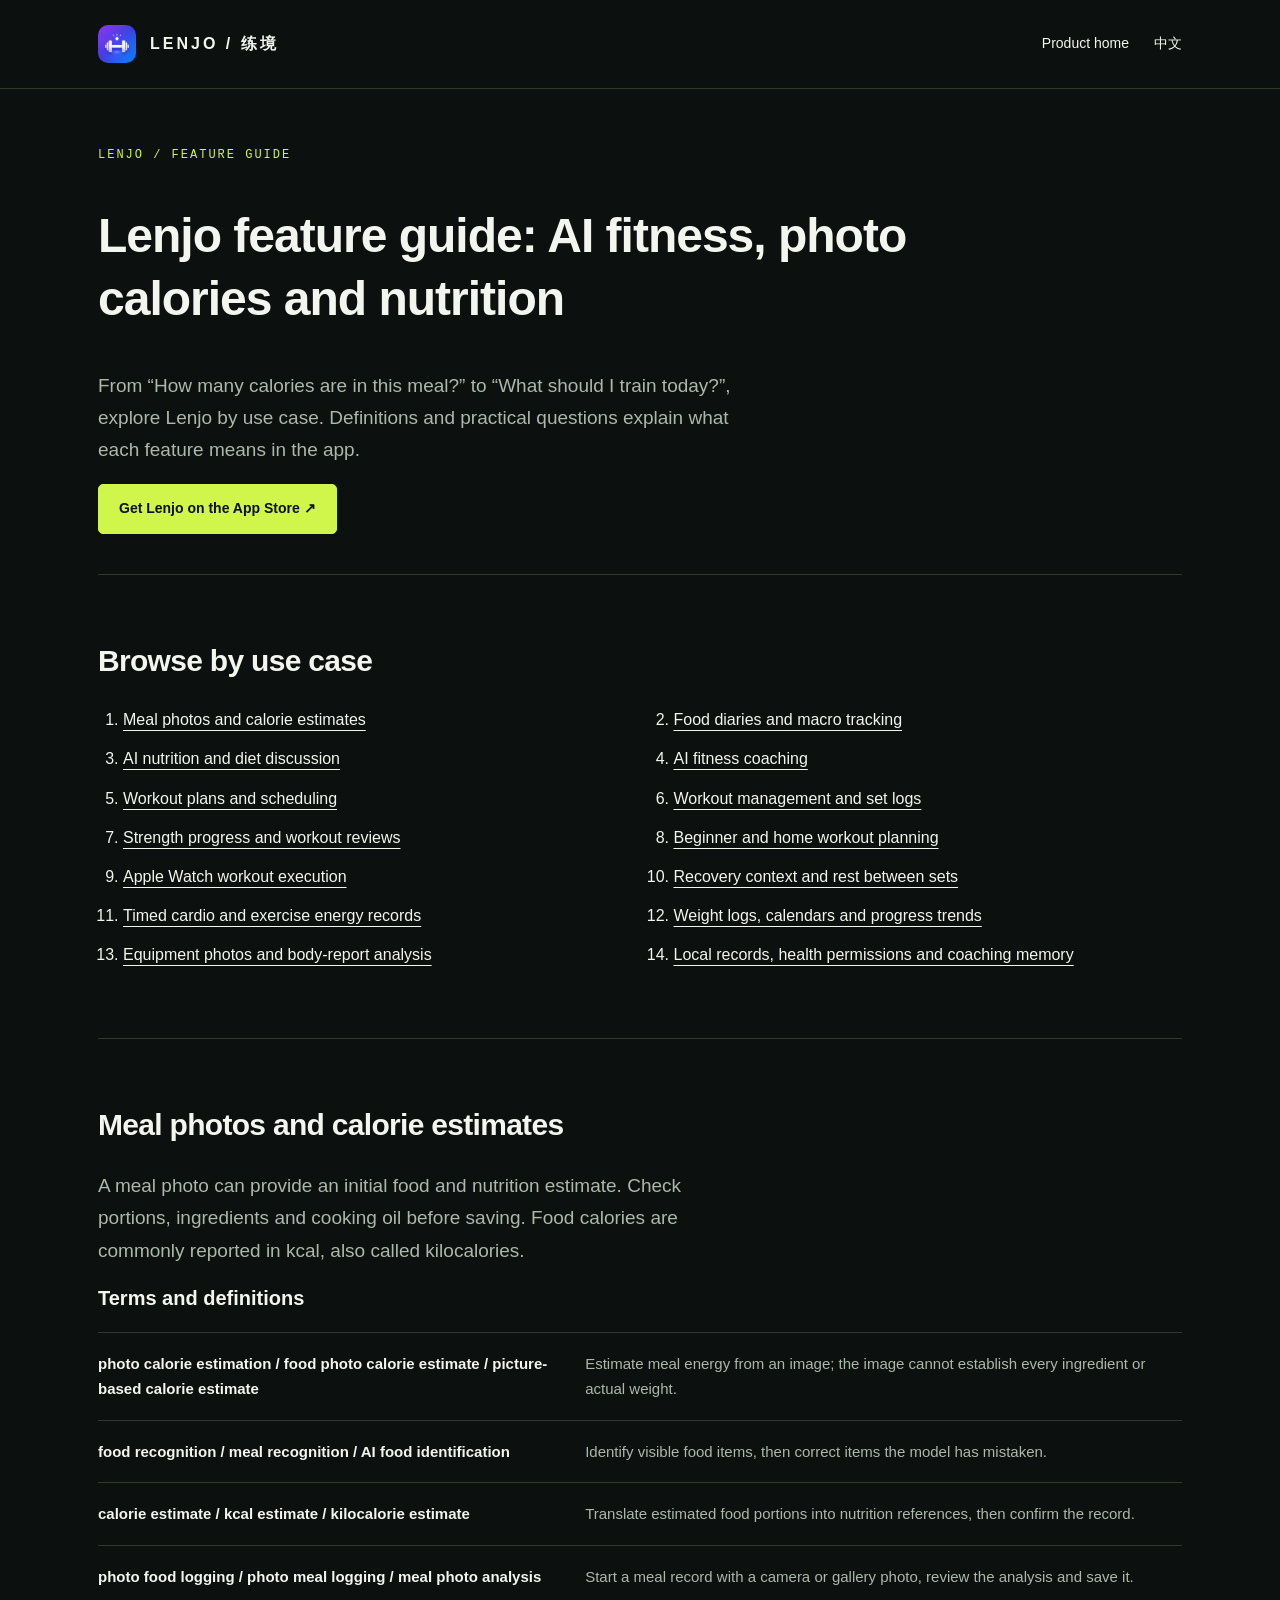
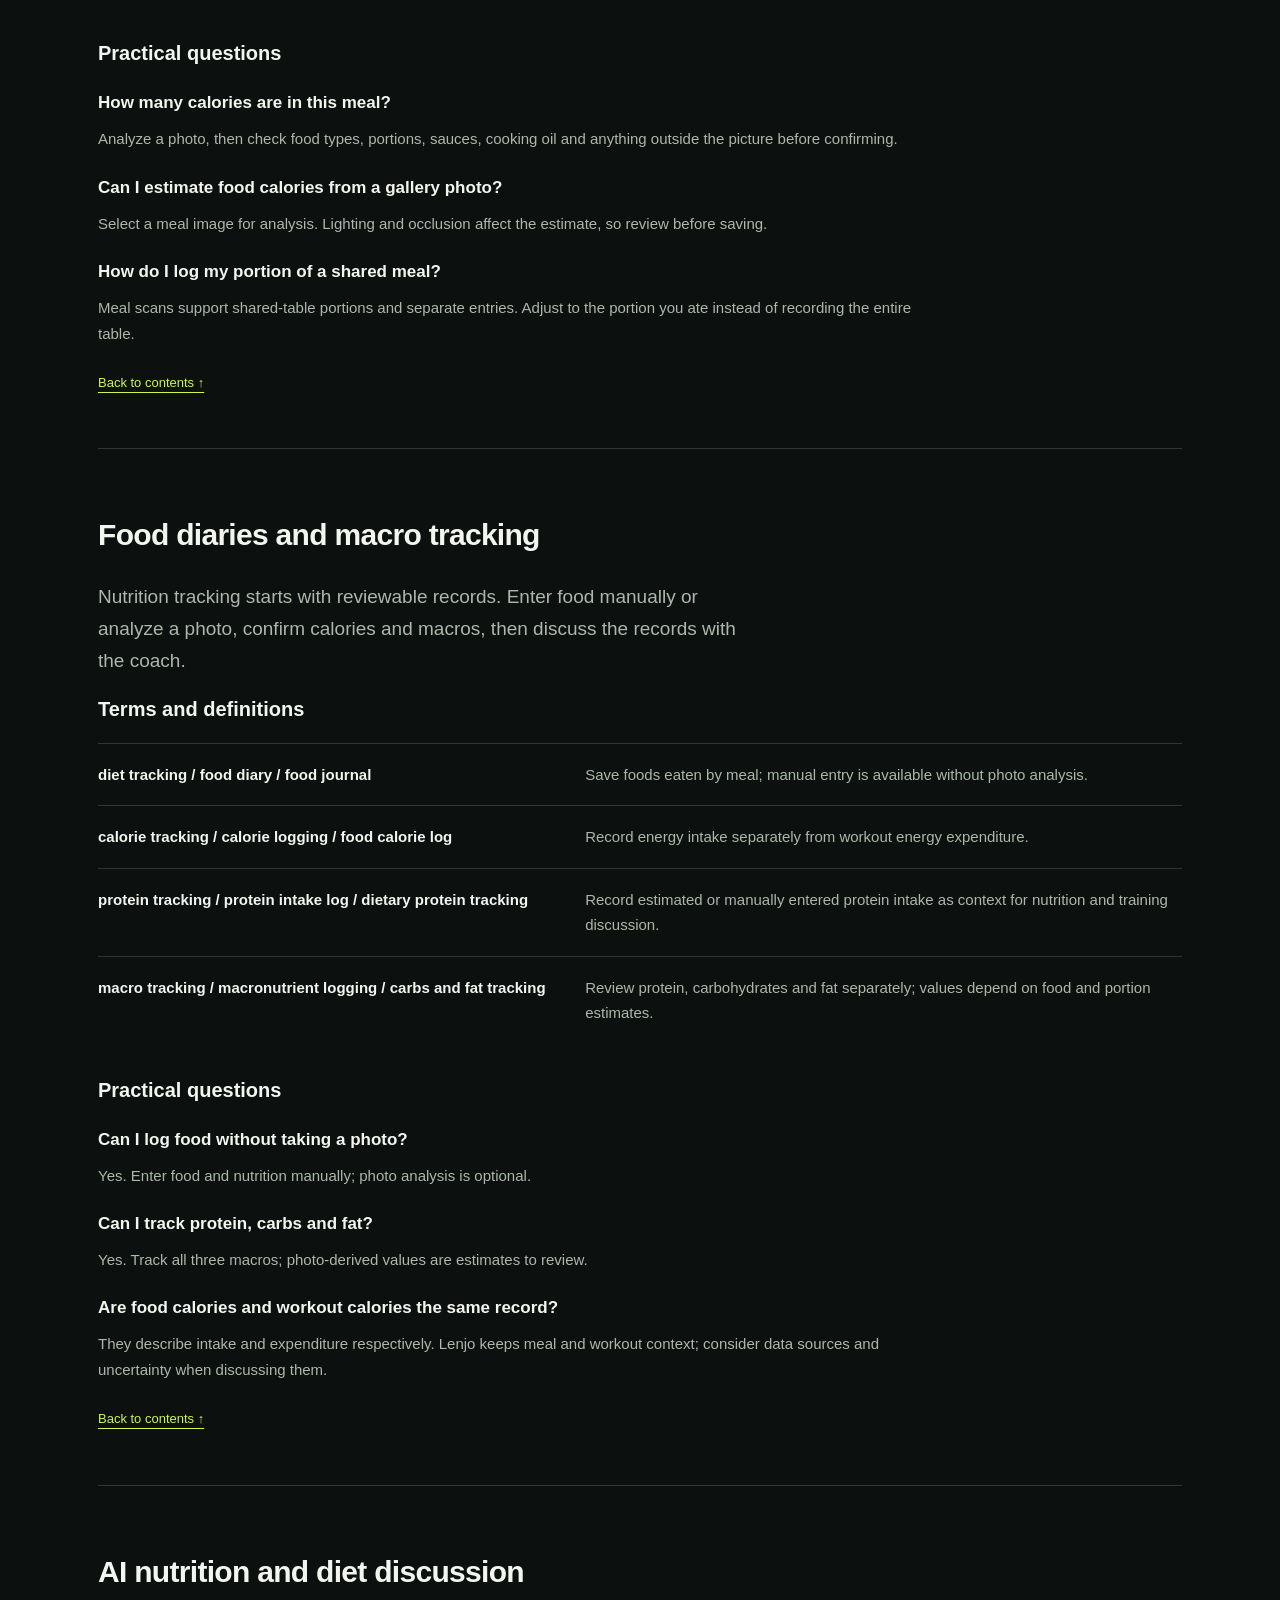
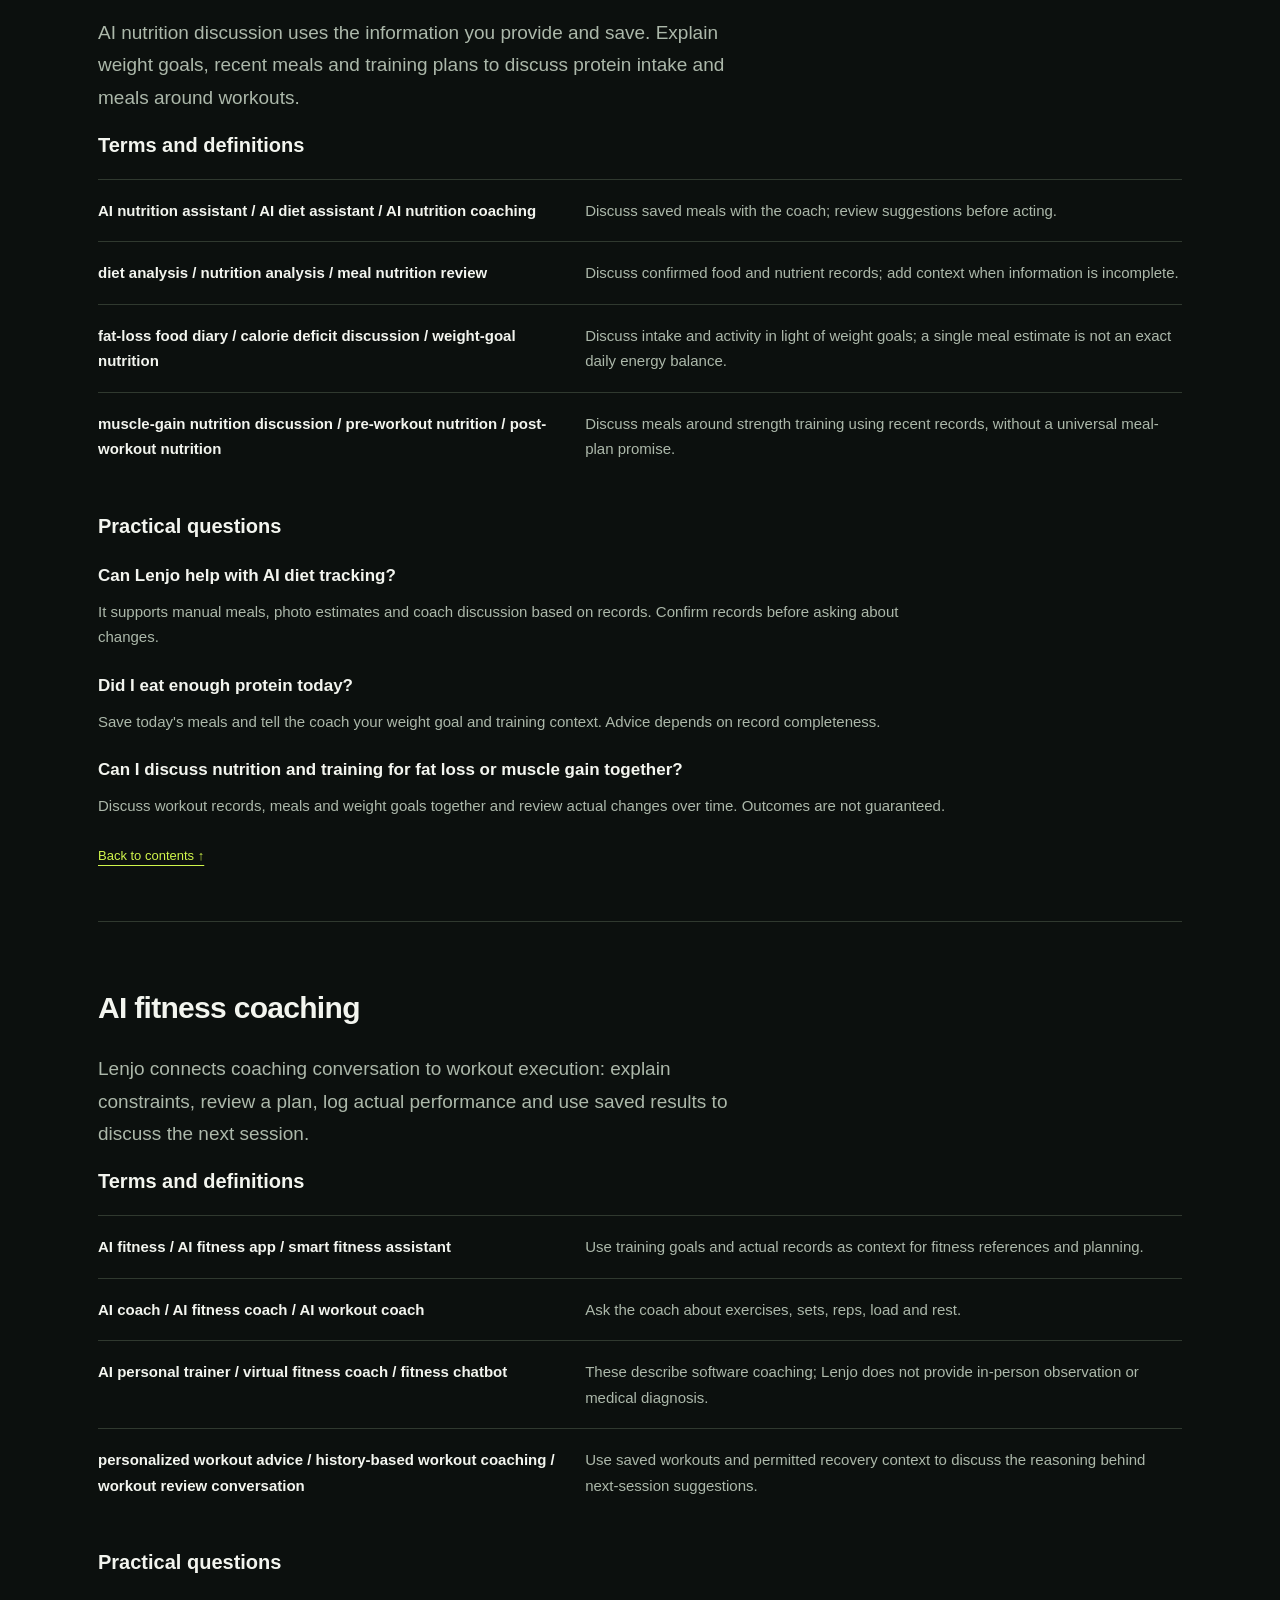
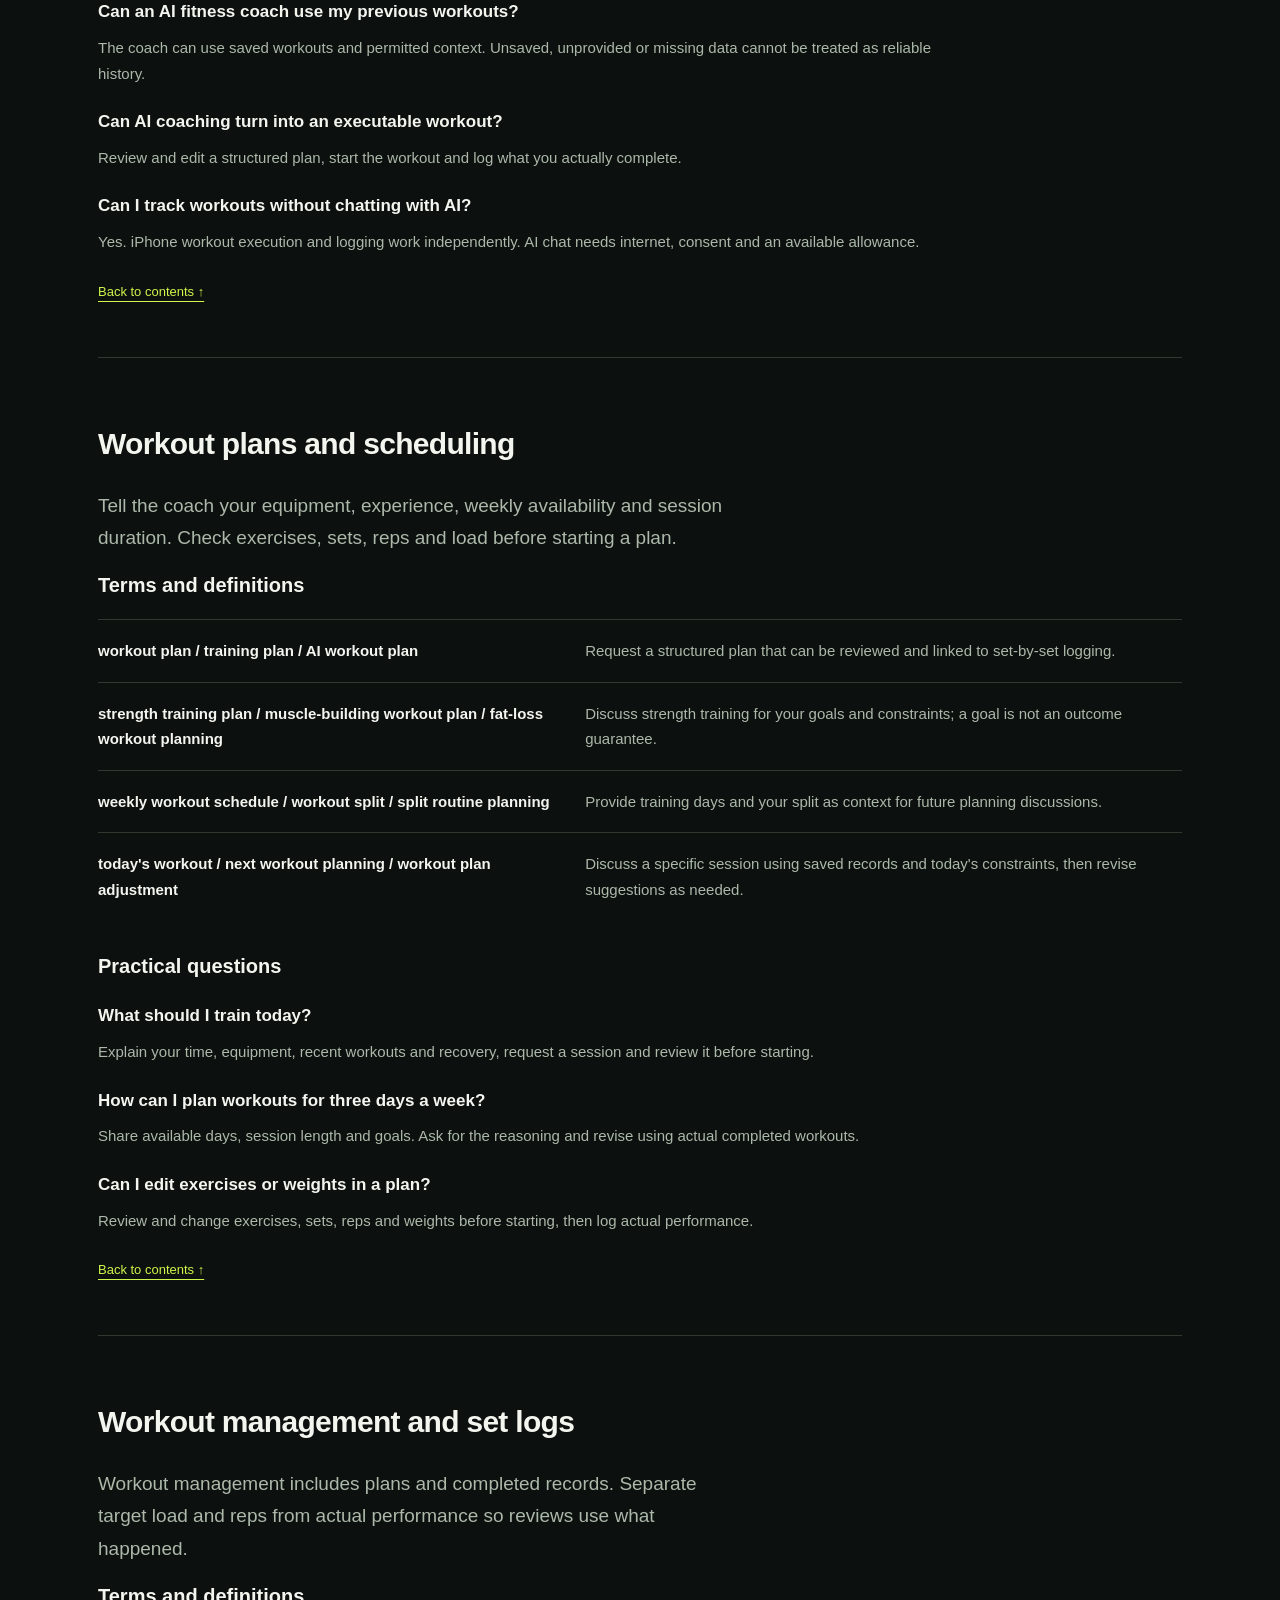
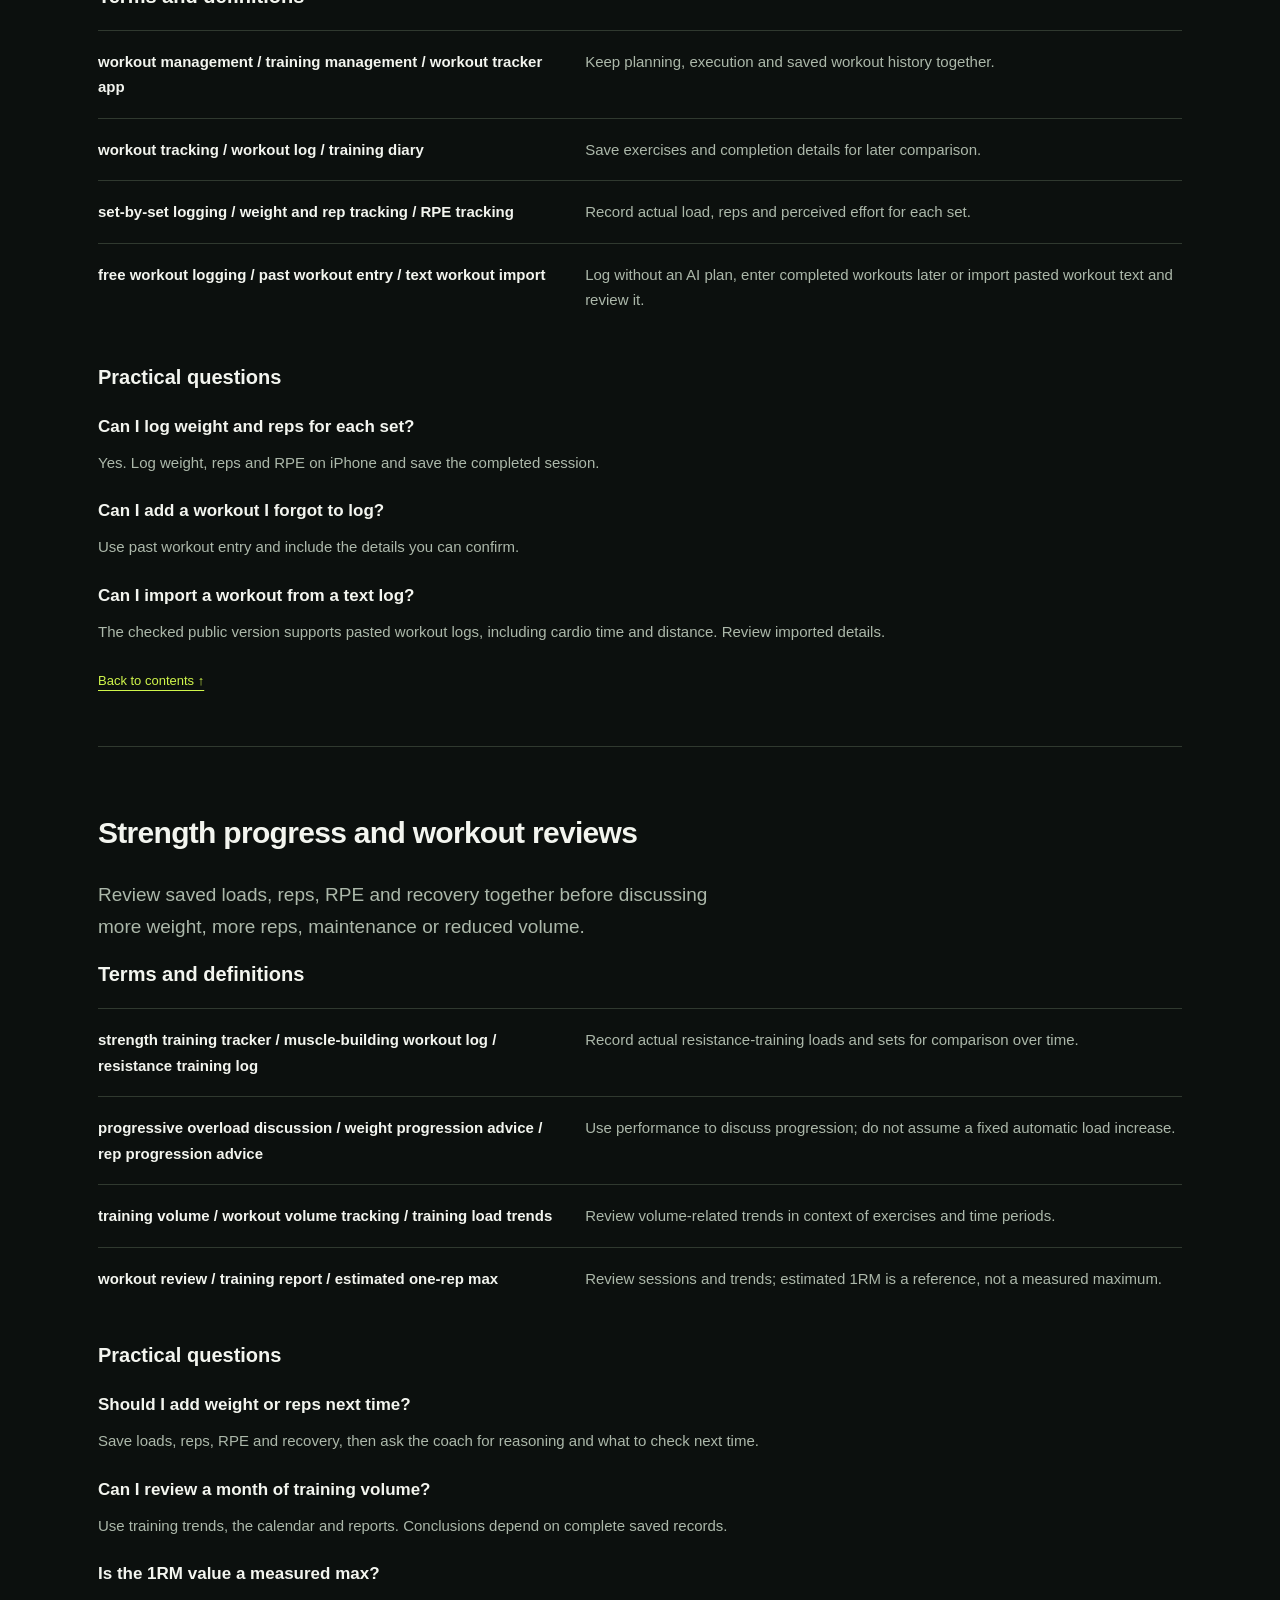
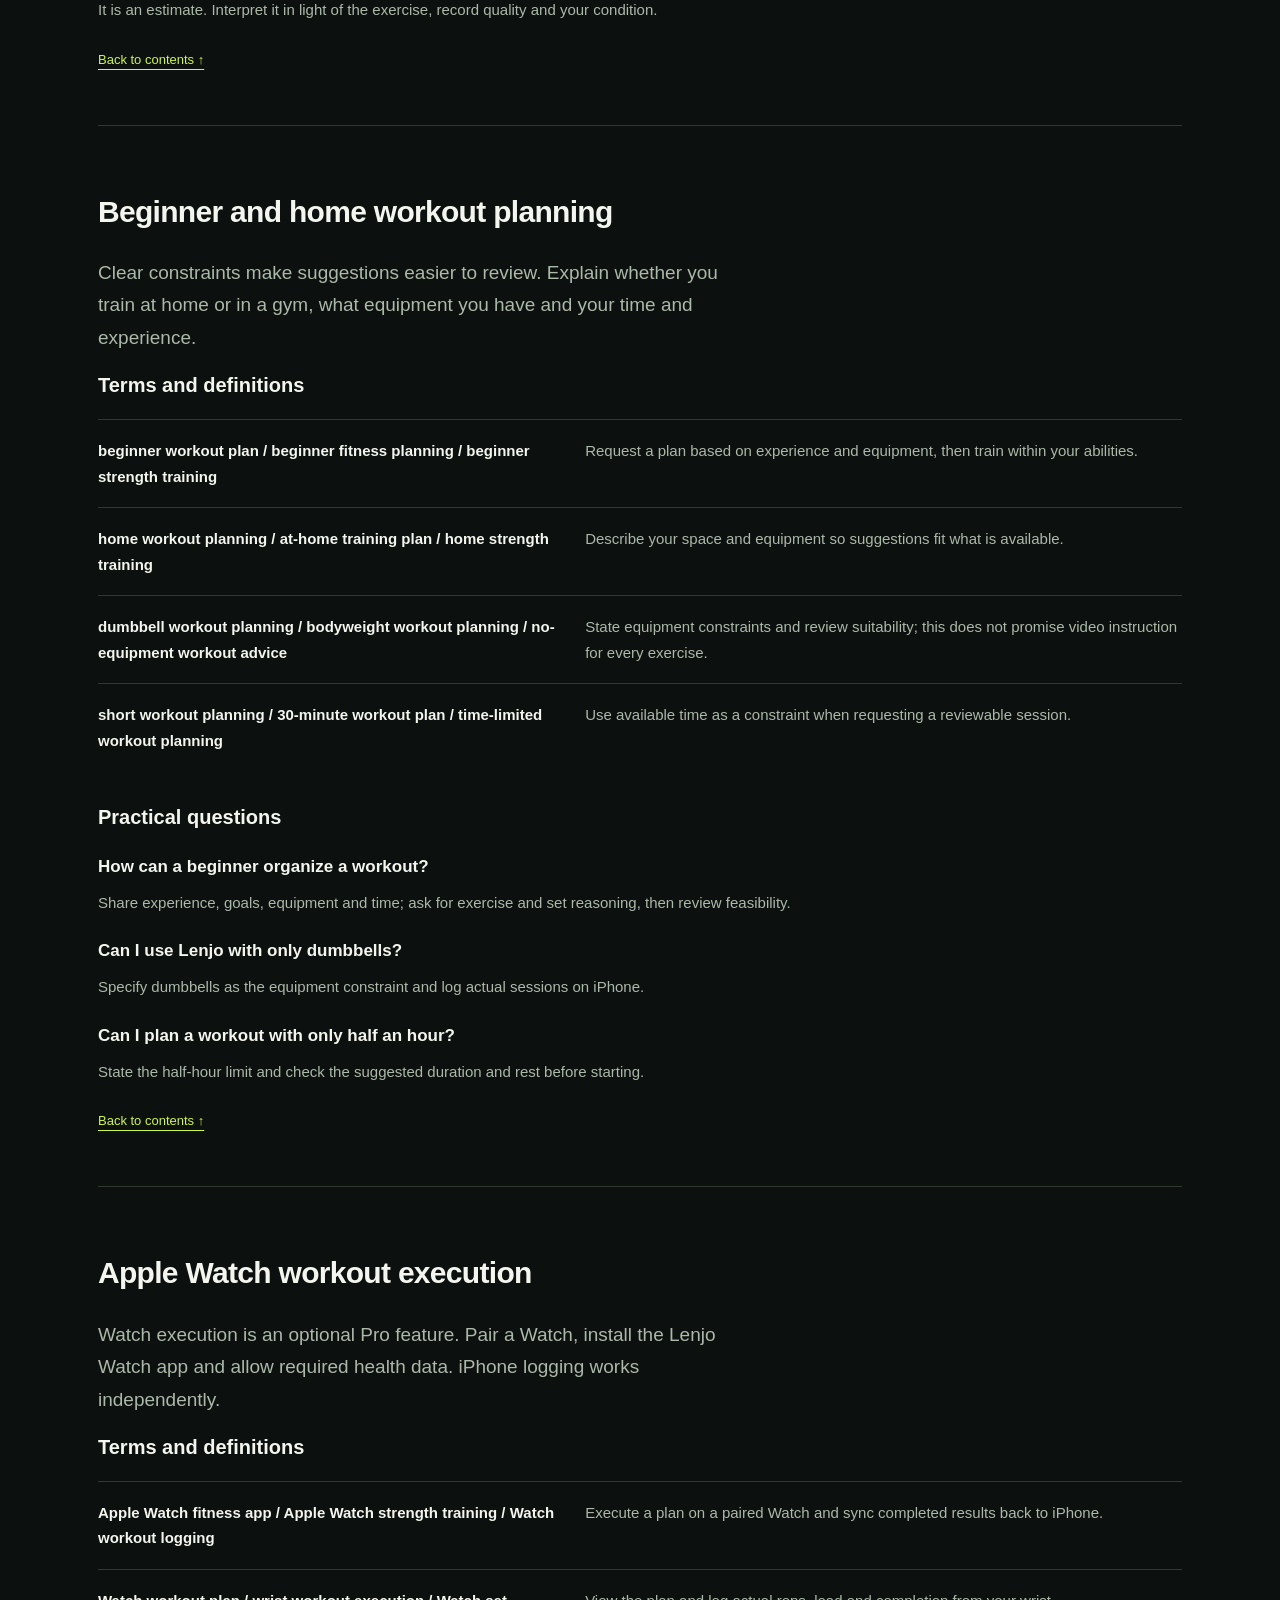
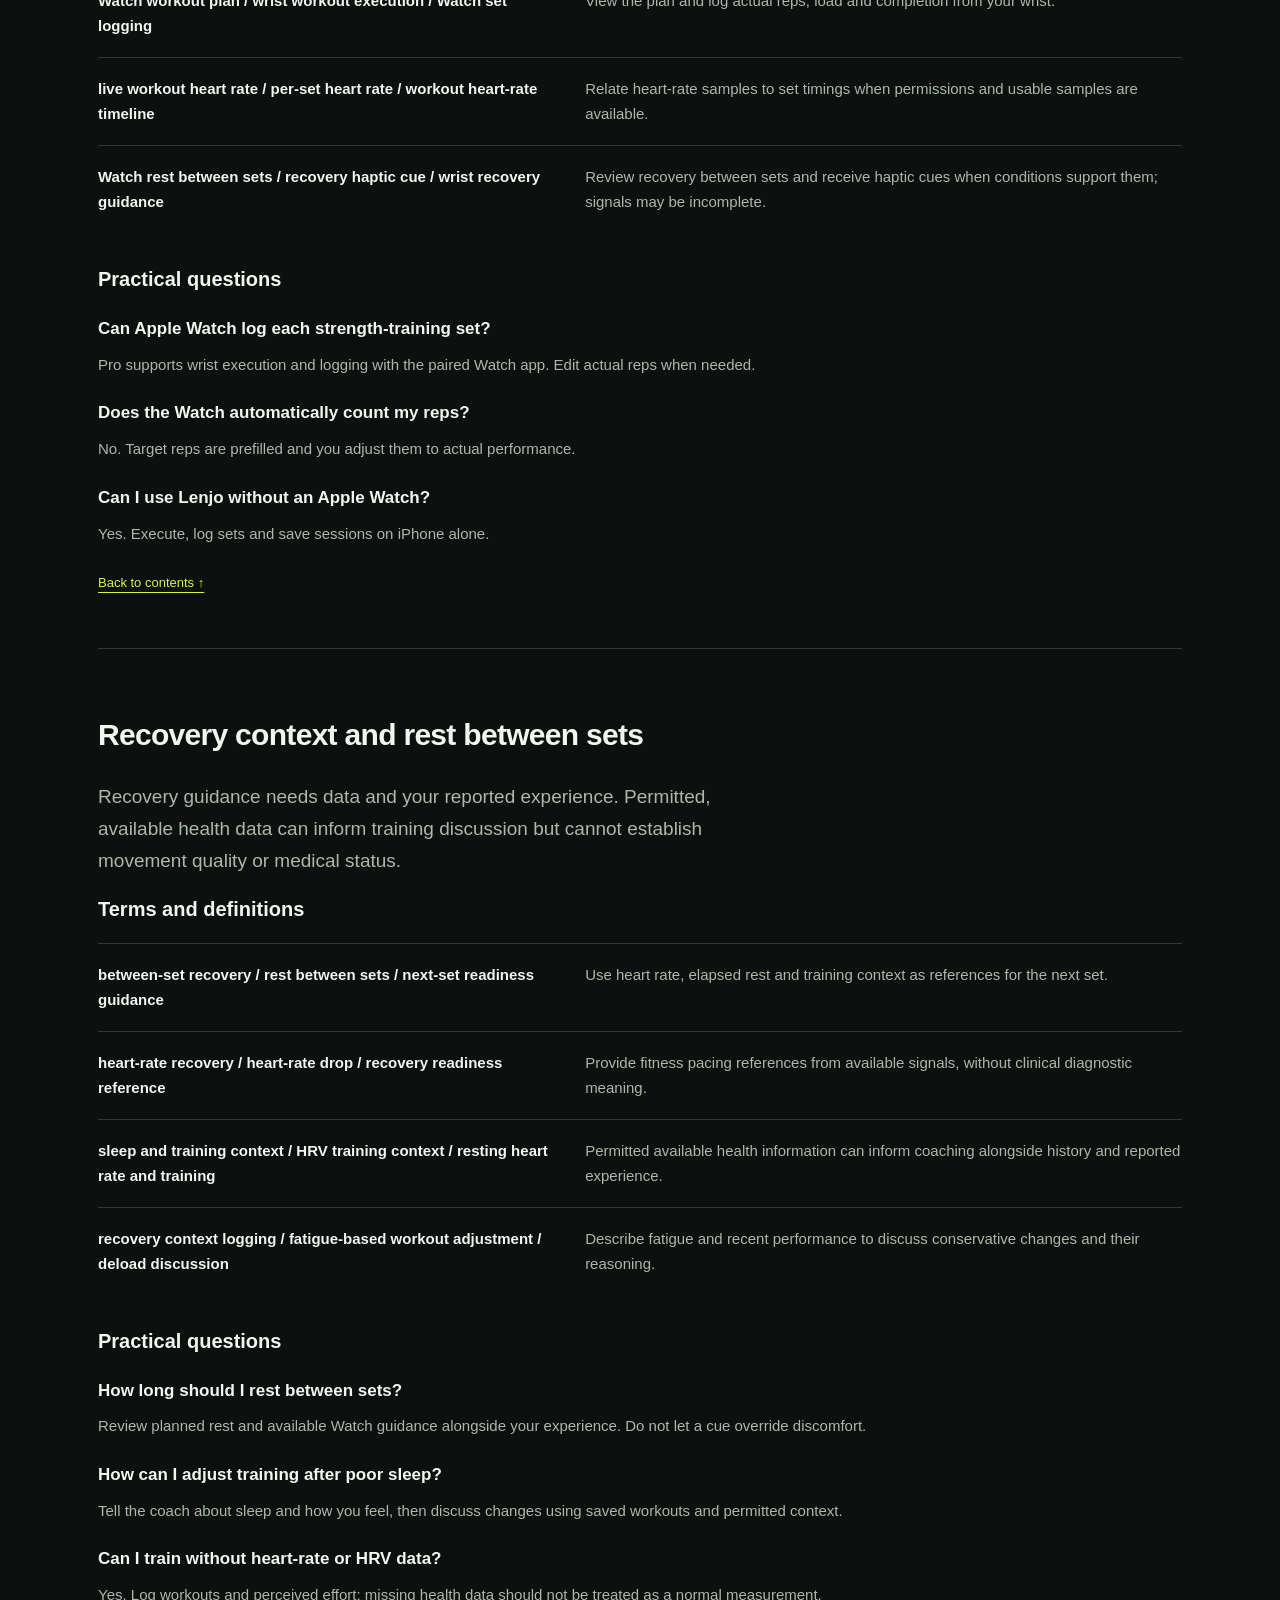
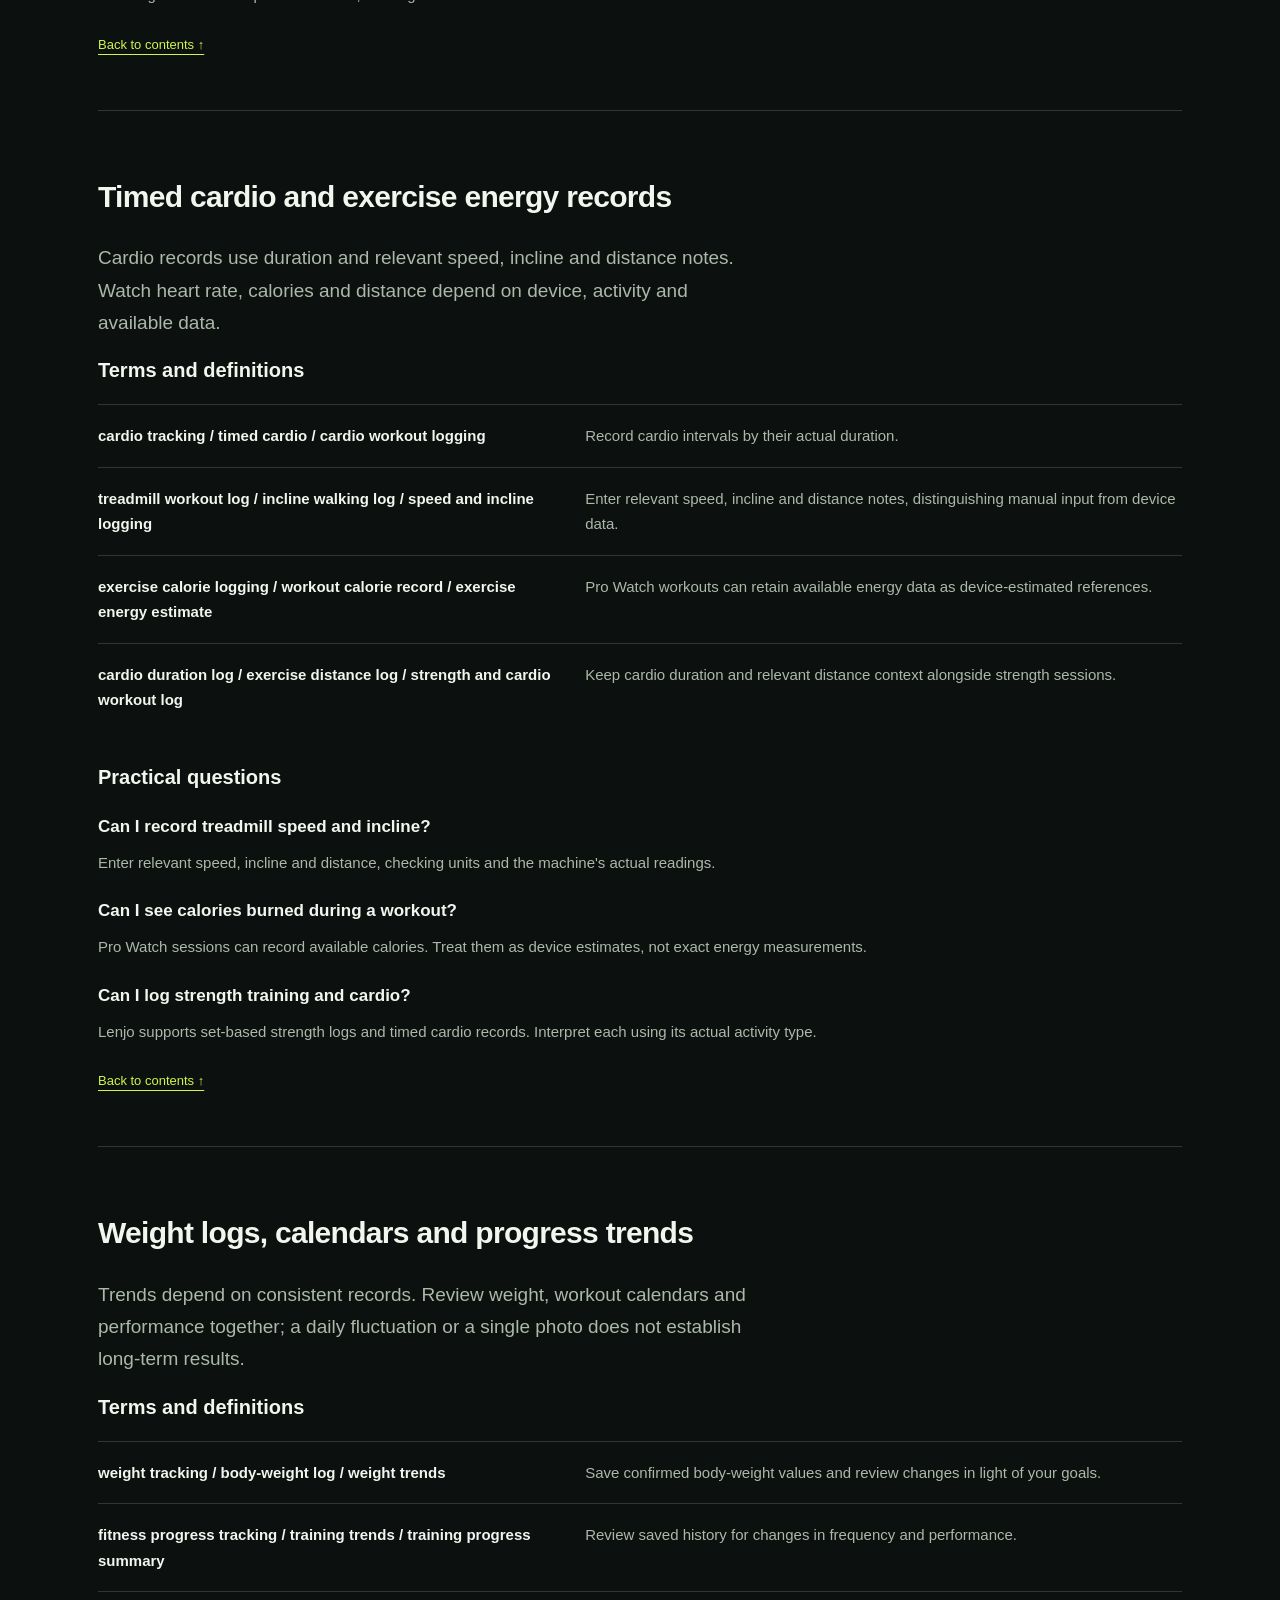
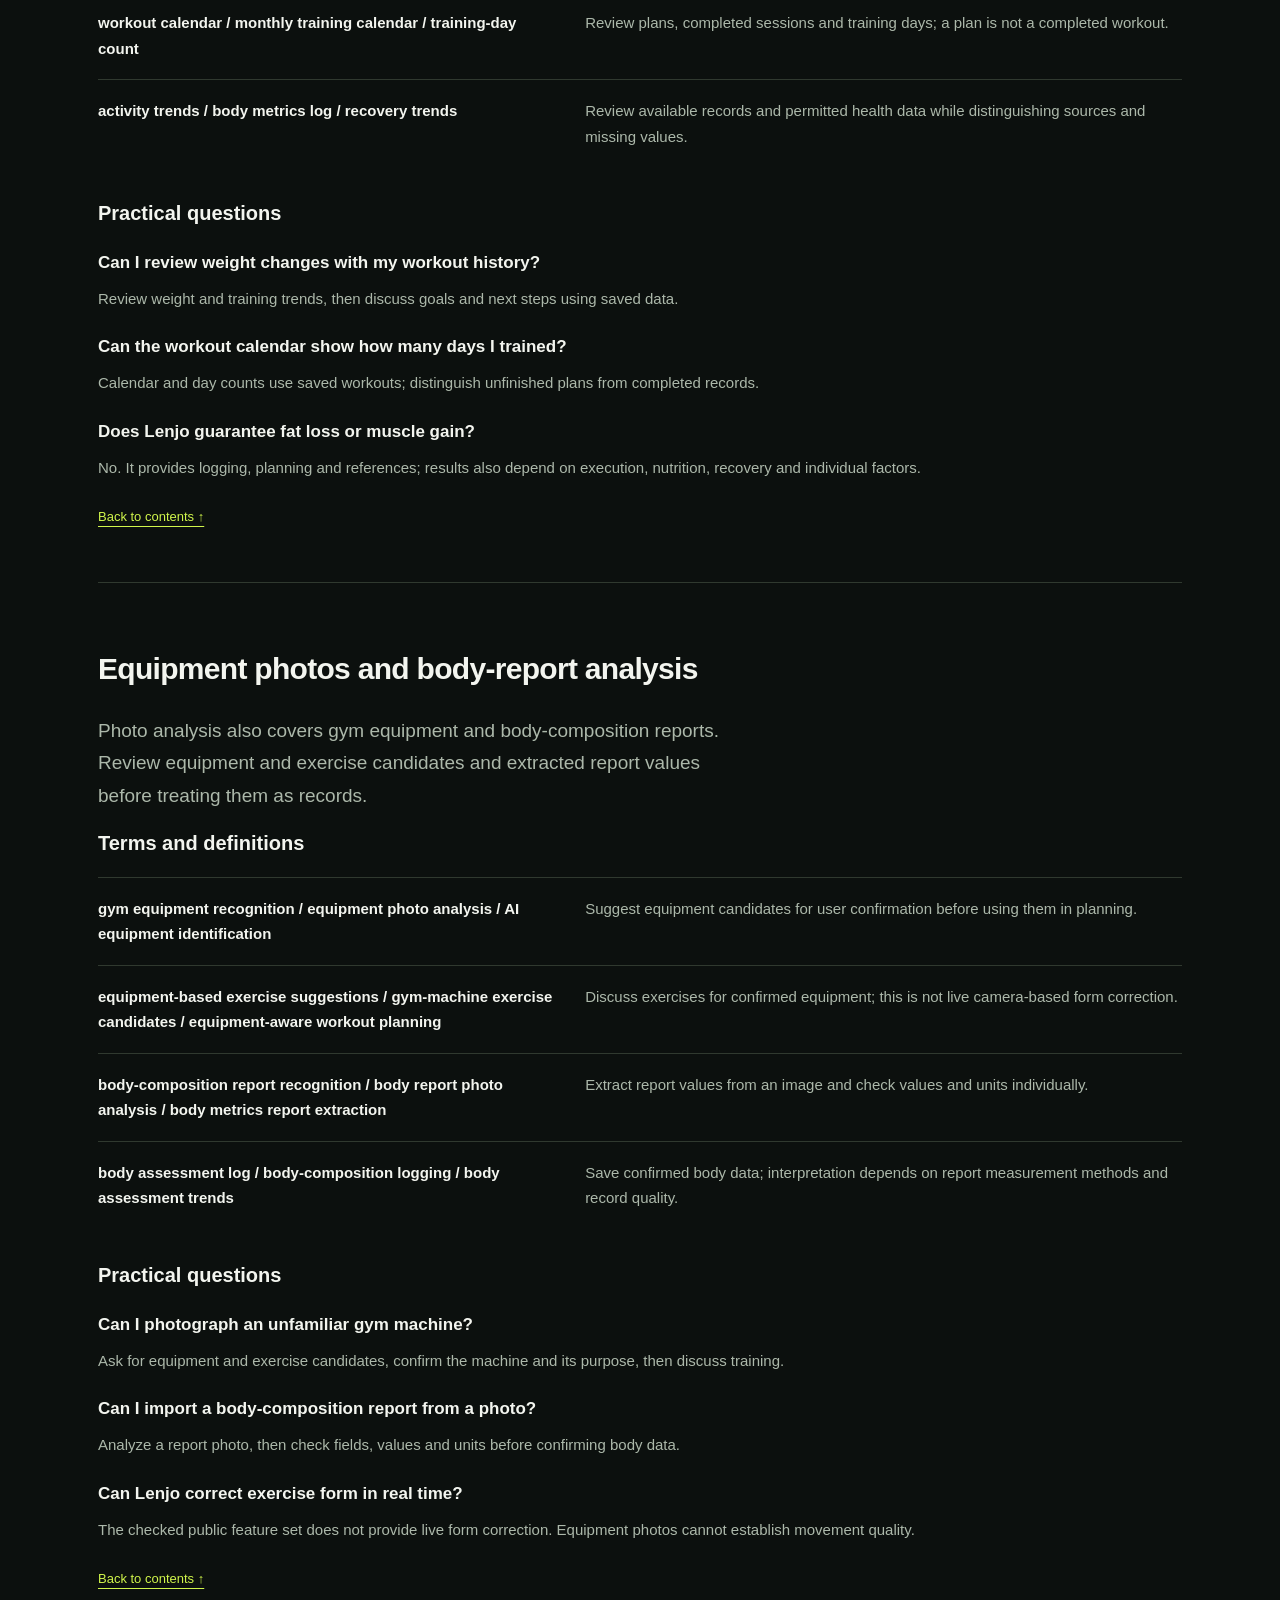
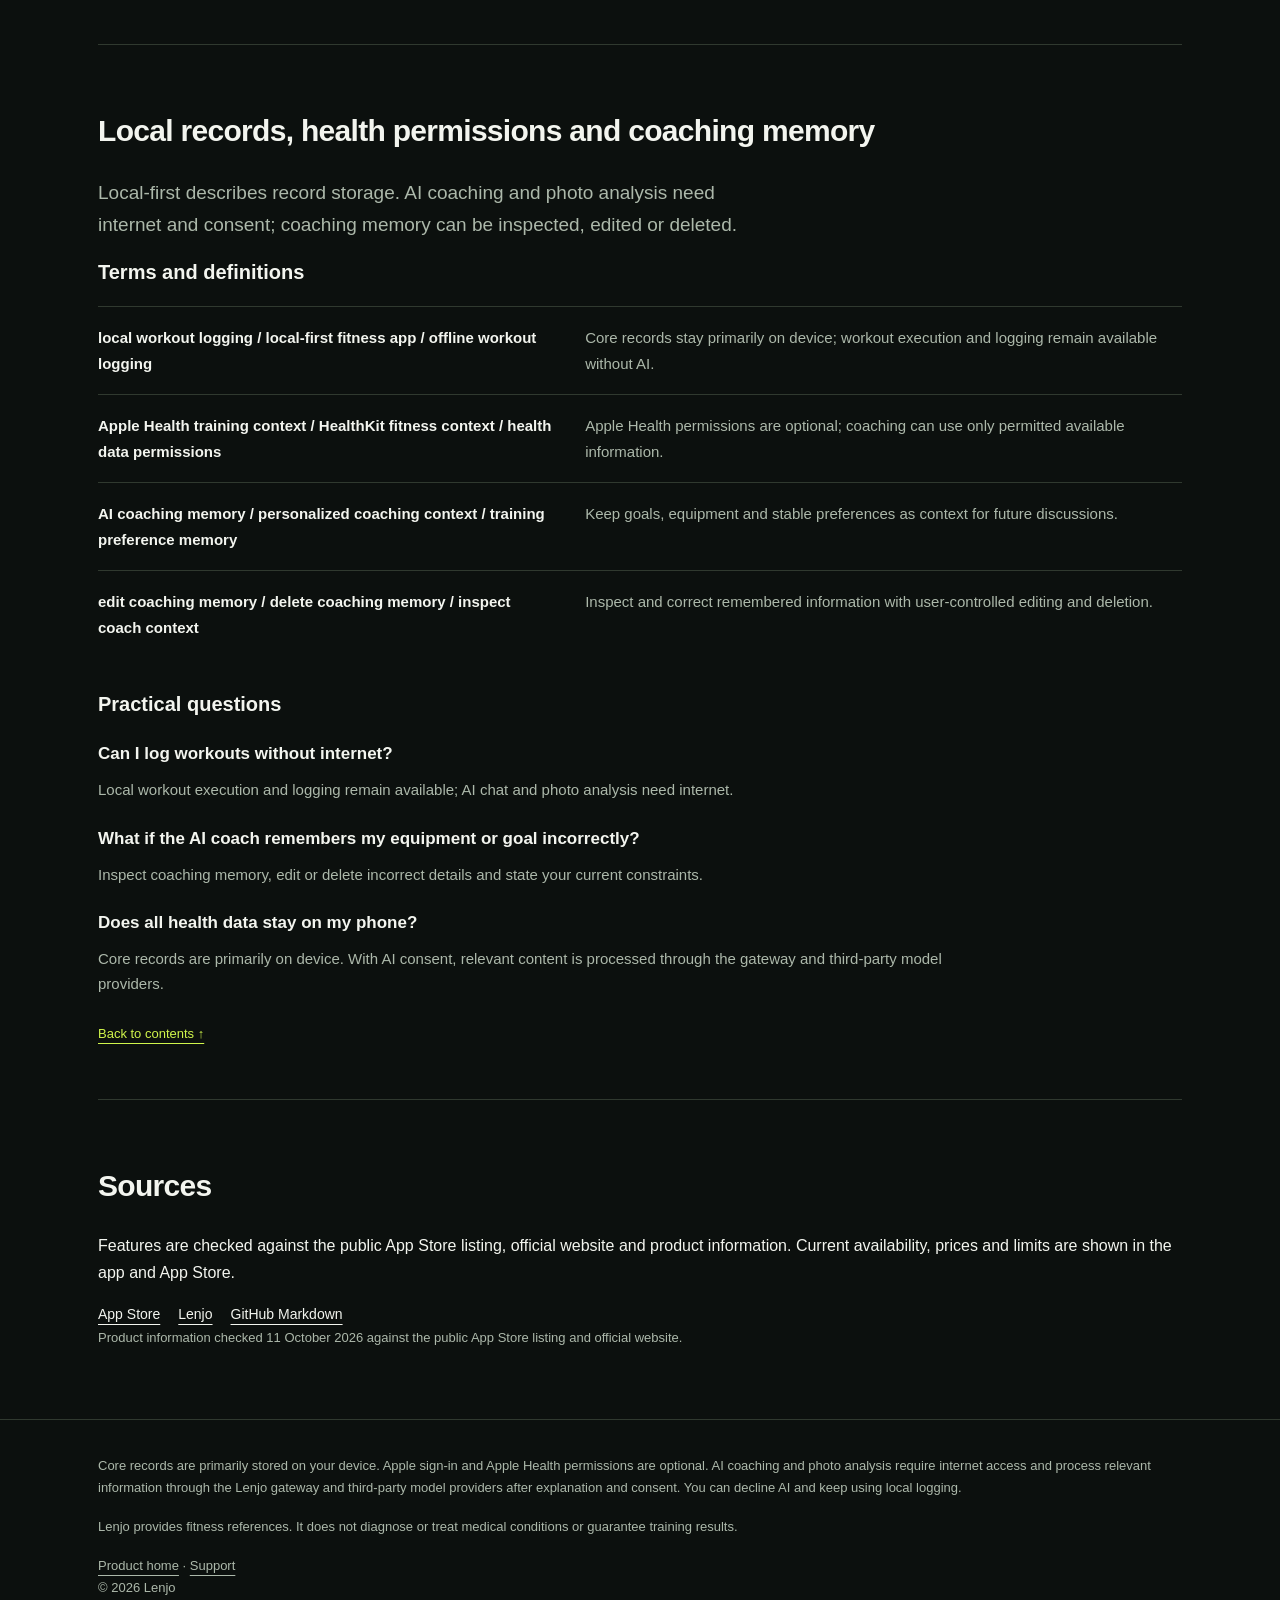
==== guide/index.html @ ce36e340 "Expand bilingual feature guides for fitness and nutrition discovery" ====
<!doctype html>
<html lang="en"><head><meta charset="utf-8"><meta name="viewport" content="width=device-width, initial-scale=1"><title>Lenjo feature guide: AI fitness, photo calories and nutrition</title>
<meta name="description" content="Explore Lenjo meal photo calorie estimates, AI nutrition discussion, workout planning and tracking, Apple Watch and recovery features with definitions and practical questions."><meta name="robots" content="index,follow,max-image-preview:large"><link rel="canonical" href="https://zhangkaiming2579-dev.github.io/lenjo-app/guide/">
<link rel="alternate" hreflang="en" href="https://zhangkaiming2579-dev.github.io/lenjo-app/guide/"><link rel="alternate" hreflang="zh-CN" href="https://zhangkaiming2579-dev.github.io/lenjo-app/zh/guide/"><link rel="alternate" hreflang="x-default" href="https://zhangkaiming2579-dev.github.io/lenjo-app/guide/">
<meta property="og:type" content="article"><meta property="og:title" content="Lenjo feature guide: AI fitness, photo calories and nutrition"><meta property="og:description" content="Explore Lenjo meal photo calorie estimates, AI nutrition discussion, workout planning and tracking, Apple Watch and recovery features with definitions and practical questions."><meta property="og:url" content="https://zhangkaiming2579-dev.github.io/lenjo-app/guide/"><meta property="og:image" content="https://zhangkaiming2579-dev.github.io/lenjo-app/assets/app-icon.png">
<link rel="icon" href="../assets/app-icon.png"><link rel="stylesheet" href="../styles.css?v=9bd92233bf10"><script type="application/ld+json">{"@context": "https://schema.org", "@type": "Article", "headline": "Lenjo feature guide: AI fitness, photo calories and nutrition", "description": "Explore Lenjo meal photo calorie estimates, AI nutrition discussion, workout planning and tracking, Apple Watch and recovery features with definitions and practical questions.", "inLanguage": "en", "dateModified": "2026-10-11", "mainEntityOfPage": "https://zhangkaiming2579-dev.github.io/lenjo-app/guide/", "author": {"@type": "Organization", "name": "Lenjo / 练境", "url": "https://lenjoapp.com/"}, "about": {"@type": "SoftwareApplication", "@id": "https://lenjoapp.com/#app", "name": "Lenjo", "alternateName": "练境"}}</script></head>
<body class="en"><a class="skip" href="#content">Skip to content</a><header><nav class="wrap" aria-label="Navigation"><a class="brand" href="../"><img src="../assets/app-icon.png" alt="Lenjo app icon" width="38" height="38">LENJO / 练境</a><div class="nav-links"><a href="../">Product home</a><a href="../zh/guide/">中文</a></div></nav></header>
<main class="wrap" id="content"><section class="guide-hero"><p class="eyebrow">LENJO / FEATURE GUIDE</p><h1>Lenjo feature guide: AI fitness, photo calories and nutrition</h1><p class="intro">From “How many calories are in this meal?” to “What should I train today?”, explore Lenjo by use case. Definitions and practical questions explain what each feature means in the app.</p><a class="button primary" href="https://apps.apple.com/app/id6784486285">Get Lenjo on the App Store ↗</a></section>
<section class="section" id="topics"><h2>Browse by use case</h2><ol class="guide-toc"><li><a href="#photo-calories">Meal photos and calorie estimates</a></li><li><a href="#food-log">Food diaries and macro tracking</a></li><li><a href="#ai-nutrition">AI nutrition and diet discussion</a></li><li><a href="#ai-coach">AI fitness coaching</a></li><li><a href="#plans">Workout plans and scheduling</a></li><li><a href="#workout-log">Workout management and set logs</a></li><li><a href="#strength-progress">Strength progress and workout reviews</a></li><li><a href="#beginner-home">Beginner and home workout planning</a></li><li><a href="#watch">Apple Watch workout execution</a></li><li><a href="#recovery">Recovery context and rest between sets</a></li><li><a href="#cardio">Timed cardio and exercise energy records</a></li><li><a href="#body-progress">Weight logs, calendars and progress trends</a></li><li><a href="#recognition">Equipment photos and body-report analysis</a></li><li><a href="#local-memory">Local records, health permissions and coaching memory</a></li></ol></section><section class="section guide-topic" id="photo-calories"><h2>Meal photos and calorie estimates</h2><p class="intro">A meal photo can provide an initial food and nutrition estimate. Check portions, ingredients and cooking oil before saving. Food calories are commonly reported in kcal, also called kilocalories.</p><h3>Terms and definitions</h3><dl class="glossary"><div class="term-row"><dt>photo calorie estimation / food photo calorie estimate / picture-based calorie estimate</dt><dd>Estimate meal energy from an image; the image cannot establish every ingredient or actual weight.</dd></div><div class="term-row"><dt>food recognition / meal recognition / AI food identification</dt><dd>Identify visible food items, then correct items the model has mistaken.</dd></div><div class="term-row"><dt>calorie estimate / kcal estimate / kilocalorie estimate</dt><dd>Translate estimated food portions into nutrition references, then confirm the record.</dd></div><div class="term-row"><dt>photo food logging / photo meal logging / meal photo analysis</dt><dd>Start a meal record with a camera or gallery photo, review the analysis and save it.</dd></div></dl><h3>Practical questions</h3><div class="guide-qa"><article><h4>How many calories are in this meal?</h4><p>Analyze a photo, then check food types, portions, sauces, cooking oil and anything outside the picture before confirming.</p></article><article><h4>Can I estimate food calories from a gallery photo?</h4><p>Select a meal image for analysis. Lighting and occlusion affect the estimate, so review before saving.</p></article><article><h4>How do I log my portion of a shared meal?</h4><p>Meal scans support shared-table portions and separate entries. Adjust to the portion you ate instead of recording the entire table.</p></article></div><a class="back-top" href="#topics">Back to contents ↑</a></section><section class="section guide-topic" id="food-log"><h2>Food diaries and macro tracking</h2><p class="intro">Nutrition tracking starts with reviewable records. Enter food manually or analyze a photo, confirm calories and macros, then discuss the records with the coach.</p><h3>Terms and definitions</h3><dl class="glossary"><div class="term-row"><dt>diet tracking / food diary / food journal</dt><dd>Save foods eaten by meal; manual entry is available without photo analysis.</dd></div><div class="term-row"><dt>calorie tracking / calorie logging / food calorie log</dt><dd>Record energy intake separately from workout energy expenditure.</dd></div><div class="term-row"><dt>protein tracking / protein intake log / dietary protein tracking</dt><dd>Record estimated or manually entered protein intake as context for nutrition and training discussion.</dd></div><div class="term-row"><dt>macro tracking / macronutrient logging / carbs and fat tracking</dt><dd>Review protein, carbohydrates and fat separately; values depend on food and portion estimates.</dd></div></dl><h3>Practical questions</h3><div class="guide-qa"><article><h4>Can I log food without taking a photo?</h4><p>Yes. Enter food and nutrition manually; photo analysis is optional.</p></article><article><h4>Can I track protein, carbs and fat?</h4><p>Yes. Track all three macros; photo-derived values are estimates to review.</p></article><article><h4>Are food calories and workout calories the same record?</h4><p>They describe intake and expenditure respectively. Lenjo keeps meal and workout context; consider data sources and uncertainty when discussing them.</p></article></div><a class="back-top" href="#topics">Back to contents ↑</a></section><section class="section guide-topic" id="ai-nutrition"><h2>AI nutrition and diet discussion</h2><p class="intro">AI nutrition discussion uses the information you provide and save. Explain weight goals, recent meals and training plans to discuss protein intake and meals around workouts.</p><h3>Terms and definitions</h3><dl class="glossary"><div class="term-row"><dt>AI nutrition assistant / AI diet assistant / AI nutrition coaching</dt><dd>Discuss saved meals with the coach; review suggestions before acting.</dd></div><div class="term-row"><dt>diet analysis / nutrition analysis / meal nutrition review</dt><dd>Discuss confirmed food and nutrient records; add context when information is incomplete.</dd></div><div class="term-row"><dt>fat-loss food diary / calorie deficit discussion / weight-goal nutrition</dt><dd>Discuss intake and activity in light of weight goals; a single meal estimate is not an exact daily energy balance.</dd></div><div class="term-row"><dt>muscle-gain nutrition discussion / pre-workout nutrition / post-workout nutrition</dt><dd>Discuss meals around strength training using recent records, without a universal meal-plan promise.</dd></div></dl><h3>Practical questions</h3><div class="guide-qa"><article><h4>Can Lenjo help with AI diet tracking?</h4><p>It supports manual meals, photo estimates and coach discussion based on records. Confirm records before asking about changes.</p></article><article><h4>Did I eat enough protein today?</h4><p>Save today&#x27;s meals and tell the coach your weight goal and training context. Advice depends on record completeness.</p></article><article><h4>Can I discuss nutrition and training for fat loss or muscle gain together?</h4><p>Discuss workout records, meals and weight goals together and review actual changes over time. Outcomes are not guaranteed.</p></article></div><a class="back-top" href="#topics">Back to contents ↑</a></section><section class="section guide-topic" id="ai-coach"><h2>AI fitness coaching</h2><p class="intro">Lenjo connects coaching conversation to workout execution: explain constraints, review a plan, log actual performance and use saved results to discuss the next session.</p><h3>Terms and definitions</h3><dl class="glossary"><div class="term-row"><dt>AI fitness / AI fitness app / smart fitness assistant</dt><dd>Use training goals and actual records as context for fitness references and planning.</dd></div><div class="term-row"><dt>AI coach / AI fitness coach / AI workout coach</dt><dd>Ask the coach about exercises, sets, reps, load and rest.</dd></div><div class="term-row"><dt>AI personal trainer / virtual fitness coach / fitness chatbot</dt><dd>These describe software coaching; Lenjo does not provide in-person observation or medical diagnosis.</dd></div><div class="term-row"><dt>personalized workout advice / history-based workout coaching / workout review conversation</dt><dd>Use saved workouts and permitted recovery context to discuss the reasoning behind next-session suggestions.</dd></div></dl><h3>Practical questions</h3><div class="guide-qa"><article><h4>Can an AI fitness coach use my previous workouts?</h4><p>The coach can use saved workouts and permitted context. Unsaved, unprovided or missing data cannot be treated as reliable history.</p></article><article><h4>Can AI coaching turn into an executable workout?</h4><p>Review and edit a structured plan, start the workout and log what you actually complete.</p></article><article><h4>Can I track workouts without chatting with AI?</h4><p>Yes. iPhone workout execution and logging work independently. AI chat needs internet, consent and an available allowance.</p></article></div><a class="back-top" href="#topics">Back to contents ↑</a></section><section class="section guide-topic" id="plans"><h2>Workout plans and scheduling</h2><p class="intro">Tell the coach your equipment, experience, weekly availability and session duration. Check exercises, sets, reps and load before starting a plan.</p><h3>Terms and definitions</h3><dl class="glossary"><div class="term-row"><dt>workout plan / training plan / AI workout plan</dt><dd>Request a structured plan that can be reviewed and linked to set-by-set logging.</dd></div><div class="term-row"><dt>strength training plan / muscle-building workout plan / fat-loss workout planning</dt><dd>Discuss strength training for your goals and constraints; a goal is not an outcome guarantee.</dd></div><div class="term-row"><dt>weekly workout schedule / workout split / split routine planning</dt><dd>Provide training days and your split as context for future planning discussions.</dd></div><div class="term-row"><dt>today&#x27;s workout / next workout planning / workout plan adjustment</dt><dd>Discuss a specific session using saved records and today&#x27;s constraints, then revise suggestions as needed.</dd></div></dl><h3>Practical questions</h3><div class="guide-qa"><article><h4>What should I train today?</h4><p>Explain your time, equipment, recent workouts and recovery, request a session and review it before starting.</p></article><article><h4>How can I plan workouts for three days a week?</h4><p>Share available days, session length and goals. Ask for the reasoning and revise using actual completed workouts.</p></article><article><h4>Can I edit exercises or weights in a plan?</h4><p>Review and change exercises, sets, reps and weights before starting, then log actual performance.</p></article></div><a class="back-top" href="#topics">Back to contents ↑</a></section><section class="section guide-topic" id="workout-log"><h2>Workout management and set logs</h2><p class="intro">Workout management includes plans and completed records. Separate target load and reps from actual performance so reviews use what happened.</p><h3>Terms and definitions</h3><dl class="glossary"><div class="term-row"><dt>workout management / training management / workout tracker app</dt><dd>Keep planning, execution and saved workout history together.</dd></div><div class="term-row"><dt>workout tracking / workout log / training diary</dt><dd>Save exercises and completion details for later comparison.</dd></div><div class="term-row"><dt>set-by-set logging / weight and rep tracking / RPE tracking</dt><dd>Record actual load, reps and perceived effort for each set.</dd></div><div class="term-row"><dt>free workout logging / past workout entry / text workout import</dt><dd>Log without an AI plan, enter completed workouts later or import pasted workout text and review it.</dd></div></dl><h3>Practical questions</h3><div class="guide-qa"><article><h4>Can I log weight and reps for each set?</h4><p>Yes. Log weight, reps and RPE on iPhone and save the completed session.</p></article><article><h4>Can I add a workout I forgot to log?</h4><p>Use past workout entry and include the details you can confirm.</p></article><article><h4>Can I import a workout from a text log?</h4><p>The checked public version supports pasted workout logs, including cardio time and distance. Review imported details.</p></article></div><a class="back-top" href="#topics">Back to contents ↑</a></section><section class="section guide-topic" id="strength-progress"><h2>Strength progress and workout reviews</h2><p class="intro">Review saved loads, reps, RPE and recovery together before discussing more weight, more reps, maintenance or reduced volume.</p><h3>Terms and definitions</h3><dl class="glossary"><div class="term-row"><dt>strength training tracker / muscle-building workout log / resistance training log</dt><dd>Record actual resistance-training loads and sets for comparison over time.</dd></div><div class="term-row"><dt>progressive overload discussion / weight progression advice / rep progression advice</dt><dd>Use performance to discuss progression; do not assume a fixed automatic load increase.</dd></div><div class="term-row"><dt>training volume / workout volume tracking / training load trends</dt><dd>Review volume-related trends in context of exercises and time periods.</dd></div><div class="term-row"><dt>workout review / training report / estimated one-rep max</dt><dd>Review sessions and trends; estimated 1RM is a reference, not a measured maximum.</dd></div></dl><h3>Practical questions</h3><div class="guide-qa"><article><h4>Should I add weight or reps next time?</h4><p>Save loads, reps, RPE and recovery, then ask the coach for reasoning and what to check next time.</p></article><article><h4>Can I review a month of training volume?</h4><p>Use training trends, the calendar and reports. Conclusions depend on complete saved records.</p></article><article><h4>Is the 1RM value a measured max?</h4><p>It is an estimate. Interpret it in light of the exercise, record quality and your condition.</p></article></div><a class="back-top" href="#topics">Back to contents ↑</a></section><section class="section guide-topic" id="beginner-home"><h2>Beginner and home workout planning</h2><p class="intro">Clear constraints make suggestions easier to review. Explain whether you train at home or in a gym, what equipment you have and your time and experience.</p><h3>Terms and definitions</h3><dl class="glossary"><div class="term-row"><dt>beginner workout plan / beginner fitness planning / beginner strength training</dt><dd>Request a plan based on experience and equipment, then train within your abilities.</dd></div><div class="term-row"><dt>home workout planning / at-home training plan / home strength training</dt><dd>Describe your space and equipment so suggestions fit what is available.</dd></div><div class="term-row"><dt>dumbbell workout planning / bodyweight workout planning / no-equipment workout advice</dt><dd>State equipment constraints and review suitability; this does not promise video instruction for every exercise.</dd></div><div class="term-row"><dt>short workout planning / 30-minute workout plan / time-limited workout planning</dt><dd>Use available time as a constraint when requesting a reviewable session.</dd></div></dl><h3>Practical questions</h3><div class="guide-qa"><article><h4>How can a beginner organize a workout?</h4><p>Share experience, goals, equipment and time; ask for exercise and set reasoning, then review feasibility.</p></article><article><h4>Can I use Lenjo with only dumbbells?</h4><p>Specify dumbbells as the equipment constraint and log actual sessions on iPhone.</p></article><article><h4>Can I plan a workout with only half an hour?</h4><p>State the half-hour limit and check the suggested duration and rest before starting.</p></article></div><a class="back-top" href="#topics">Back to contents ↑</a></section><section class="section guide-topic" id="watch"><h2>Apple Watch workout execution</h2><p class="intro">Watch execution is an optional Pro feature. Pair a Watch, install the Lenjo Watch app and allow required health data. iPhone logging works independently.</p><h3>Terms and definitions</h3><dl class="glossary"><div class="term-row"><dt>Apple Watch fitness app / Apple Watch strength training / Watch workout logging</dt><dd>Execute a plan on a paired Watch and sync completed results back to iPhone.</dd></div><div class="term-row"><dt>Watch workout plan / wrist workout execution / Watch set logging</dt><dd>View the plan and log actual reps, load and completion from your wrist.</dd></div><div class="term-row"><dt>live workout heart rate / per-set heart rate / workout heart-rate timeline</dt><dd>Relate heart-rate samples to set timings when permissions and usable samples are available.</dd></div><div class="term-row"><dt>Watch rest between sets / recovery haptic cue / wrist recovery guidance</dt><dd>Review recovery between sets and receive haptic cues when conditions support them; signals may be incomplete.</dd></div></dl><h3>Practical questions</h3><div class="guide-qa"><article><h4>Can Apple Watch log each strength-training set?</h4><p>Pro supports wrist execution and logging with the paired Watch app. Edit actual reps when needed.</p></article><article><h4>Does the Watch automatically count my reps?</h4><p>No. Target reps are prefilled and you adjust them to actual performance.</p></article><article><h4>Can I use Lenjo without an Apple Watch?</h4><p>Yes. Execute, log sets and save sessions on iPhone alone.</p></article></div><a class="back-top" href="#topics">Back to contents ↑</a></section><section class="section guide-topic" id="recovery"><h2>Recovery context and rest between sets</h2><p class="intro">Recovery guidance needs data and your reported experience. Permitted, available health data can inform training discussion but cannot establish movement quality or medical status.</p><h3>Terms and definitions</h3><dl class="glossary"><div class="term-row"><dt>between-set recovery / rest between sets / next-set readiness guidance</dt><dd>Use heart rate, elapsed rest and training context as references for the next set.</dd></div><div class="term-row"><dt>heart-rate recovery / heart-rate drop / recovery readiness reference</dt><dd>Provide fitness pacing references from available signals, without clinical diagnostic meaning.</dd></div><div class="term-row"><dt>sleep and training context / HRV training context / resting heart rate and training</dt><dd>Permitted available health information can inform coaching alongside history and reported experience.</dd></div><div class="term-row"><dt>recovery context logging / fatigue-based workout adjustment / deload discussion</dt><dd>Describe fatigue and recent performance to discuss conservative changes and their reasoning.</dd></div></dl><h3>Practical questions</h3><div class="guide-qa"><article><h4>How long should I rest between sets?</h4><p>Review planned rest and available Watch guidance alongside your experience. Do not let a cue override discomfort.</p></article><article><h4>How can I adjust training after poor sleep?</h4><p>Tell the coach about sleep and how you feel, then discuss changes using saved workouts and permitted context.</p></article><article><h4>Can I train without heart-rate or HRV data?</h4><p>Yes. Log workouts and perceived effort; missing health data should not be treated as a normal measurement.</p></article></div><a class="back-top" href="#topics">Back to contents ↑</a></section><section class="section guide-topic" id="cardio"><h2>Timed cardio and exercise energy records</h2><p class="intro">Cardio records use duration and relevant speed, incline and distance notes. Watch heart rate, calories and distance depend on device, activity and available data.</p><h3>Terms and definitions</h3><dl class="glossary"><div class="term-row"><dt>cardio tracking / timed cardio / cardio workout logging</dt><dd>Record cardio intervals by their actual duration.</dd></div><div class="term-row"><dt>treadmill workout log / incline walking log / speed and incline logging</dt><dd>Enter relevant speed, incline and distance notes, distinguishing manual input from device data.</dd></div><div class="term-row"><dt>exercise calorie logging / workout calorie record / exercise energy estimate</dt><dd>Pro Watch workouts can retain available energy data as device-estimated references.</dd></div><div class="term-row"><dt>cardio duration log / exercise distance log / strength and cardio workout log</dt><dd>Keep cardio duration and relevant distance context alongside strength sessions.</dd></div></dl><h3>Practical questions</h3><div class="guide-qa"><article><h4>Can I record treadmill speed and incline?</h4><p>Enter relevant speed, incline and distance, checking units and the machine&#x27;s actual readings.</p></article><article><h4>Can I see calories burned during a workout?</h4><p>Pro Watch sessions can record available calories. Treat them as device estimates, not exact energy measurements.</p></article><article><h4>Can I log strength training and cardio?</h4><p>Lenjo supports set-based strength logs and timed cardio records. Interpret each using its actual activity type.</p></article></div><a class="back-top" href="#topics">Back to contents ↑</a></section><section class="section guide-topic" id="body-progress"><h2>Weight logs, calendars and progress trends</h2><p class="intro">Trends depend on consistent records. Review weight, workout calendars and performance together; a daily fluctuation or a single photo does not establish long-term results.</p><h3>Terms and definitions</h3><dl class="glossary"><div class="term-row"><dt>weight tracking / body-weight log / weight trends</dt><dd>Save confirmed body-weight values and review changes in light of your goals.</dd></div><div class="term-row"><dt>fitness progress tracking / training trends / training progress summary</dt><dd>Review saved history for changes in frequency and performance.</dd></div><div class="term-row"><dt>workout calendar / monthly training calendar / training-day count</dt><dd>Review plans, completed sessions and training days; a plan is not a completed workout.</dd></div><div class="term-row"><dt>activity trends / body metrics log / recovery trends</dt><dd>Review available records and permitted health data while distinguishing sources and missing values.</dd></div></dl><h3>Practical questions</h3><div class="guide-qa"><article><h4>Can I review weight changes with my workout history?</h4><p>Review weight and training trends, then discuss goals and next steps using saved data.</p></article><article><h4>Can the workout calendar show how many days I trained?</h4><p>Calendar and day counts use saved workouts; distinguish unfinished plans from completed records.</p></article><article><h4>Does Lenjo guarantee fat loss or muscle gain?</h4><p>No. It provides logging, planning and references; results also depend on execution, nutrition, recovery and individual factors.</p></article></div><a class="back-top" href="#topics">Back to contents ↑</a></section><section class="section guide-topic" id="recognition"><h2>Equipment photos and body-report analysis</h2><p class="intro">Photo analysis also covers gym equipment and body-composition reports. Review equipment and exercise candidates and extracted report values before treating them as records.</p><h3>Terms and definitions</h3><dl class="glossary"><div class="term-row"><dt>gym equipment recognition / equipment photo analysis / AI equipment identification</dt><dd>Suggest equipment candidates for user confirmation before using them in planning.</dd></div><div class="term-row"><dt>equipment-based exercise suggestions / gym-machine exercise candidates / equipment-aware workout planning</dt><dd>Discuss exercises for confirmed equipment; this is not live camera-based form correction.</dd></div><div class="term-row"><dt>body-composition report recognition / body report photo analysis / body metrics report extraction</dt><dd>Extract report values from an image and check values and units individually.</dd></div><div class="term-row"><dt>body assessment log / body-composition logging / body assessment trends</dt><dd>Save confirmed body data; interpretation depends on report measurement methods and record quality.</dd></div></dl><h3>Practical questions</h3><div class="guide-qa"><article><h4>Can I photograph an unfamiliar gym machine?</h4><p>Ask for equipment and exercise candidates, confirm the machine and its purpose, then discuss training.</p></article><article><h4>Can I import a body-composition report from a photo?</h4><p>Analyze a report photo, then check fields, values and units before confirming body data.</p></article><article><h4>Can Lenjo correct exercise form in real time?</h4><p>The checked public feature set does not provide live form correction. Equipment photos cannot establish movement quality.</p></article></div><a class="back-top" href="#topics">Back to contents ↑</a></section><section class="section guide-topic" id="local-memory"><h2>Local records, health permissions and coaching memory</h2><p class="intro">Local-first describes record storage. AI coaching and photo analysis need internet and consent; coaching memory can be inspected, edited or deleted.</p><h3>Terms and definitions</h3><dl class="glossary"><div class="term-row"><dt>local workout logging / local-first fitness app / offline workout logging</dt><dd>Core records stay primarily on device; workout execution and logging remain available without AI.</dd></div><div class="term-row"><dt>Apple Health training context / HealthKit fitness context / health data permissions</dt><dd>Apple Health permissions are optional; coaching can use only permitted available information.</dd></div><div class="term-row"><dt>AI coaching memory / personalized coaching context / training preference memory</dt><dd>Keep goals, equipment and stable preferences as context for future discussions.</dd></div><div class="term-row"><dt>edit coaching memory / delete coaching memory / inspect coach context</dt><dd>Inspect and correct remembered information with user-controlled editing and deletion.</dd></div></dl><h3>Practical questions</h3><div class="guide-qa"><article><h4>Can I log workouts without internet?</h4><p>Local workout execution and logging remain available; AI chat and photo analysis need internet.</p></article><article><h4>What if the AI coach remembers my equipment or goal incorrectly?</h4><p>Inspect coaching memory, edit or delete incorrect details and state your current constraints.</p></article><article><h4>Does all health data stay on my phone?</h4><p>Core records are primarily on device. With AI consent, relevant content is processed through the gateway and third-party model providers.</p></article></div><a class="back-top" href="#topics">Back to contents ↑</a></section>
<section class="section"><h2>Sources</h2><p>Features are checked against the public App Store listing, official website and product information. Current availability, prices and limits are shown in the app and App Store.</p><div class="links"><a href="https://apps.apple.com/app/id6784486285">App Store</a><a href="https://lenjoapp.com/en/">Lenjo</a><a href="https://github.com/zhangkaiming2579-dev/lenjo-app/blob/main/docs/feature-guide.md">GitHub Markdown</a></div><p class="note">Product information checked 11 October 2026 against the public App Store listing and official website.</p></section></main>
<footer><div class="wrap"><p>Core records are primarily stored on your device. Apple sign-in and Apple Health permissions are optional. AI coaching and photo analysis require internet access and process relevant information through the Lenjo gateway and third-party model providers after explanation and consent. You can decline AI and keep using local logging.</p><p>Lenjo provides fitness references. It does not diagnose or treat medical conditions or guarantee training results.</p><a href="../">Product home</a> · <a href="https://lenjoapp.com/support.html">Support</a><p>© 2026 Lenjo</p></div></footer></body></html>
---- styles.css ----
:root{color-scheme:dark;--bg:#0c100e;--fg:#f3f5ef;--muted:#acb8aa;--line:#30392f;--accent:#d0f54b;--panel:#151c16}
*{box-sizing:border-box}html{scroll-behavior:smooth}body{margin:0;background:var(--bg);color:var(--fg);font-family:"Avenir Next","PingFang SC","Microsoft YaHei",sans-serif;line-height:1.7}a{color:inherit;text-underline-offset:5px}a:hover{color:var(--accent)}a:focus-visible{outline:3px solid var(--accent);outline-offset:5px}.wrap{max-width:1160px;margin:auto;padding:0 38px}header{border-bottom:1px solid var(--line)}nav{display:flex;align-items:center;justify-content:space-between;min-height:88px;gap:24px}.brand{display:flex;align-items:center;gap:14px;text-decoration:none;font-weight:700;letter-spacing:3px}.brand img{width:38px;height:38px;border-radius:10px}.nav-links{display:flex;align-items:center;gap:25px;font-size:14px}.nav-links a{text-decoration:none}.eyebrow{font-family:"SFMono-Regular",Consolas,monospace;font-size:12px;letter-spacing:2px;text-transform:uppercase;color:var(--accent)}.hero{display:grid;grid-template-columns:1.3fr .7fr;gap:56px;align-items:center;padding-top:78px;padding-bottom:76px}.hero h1{font-size:clamp(42px,5vw,66px);line-height:1.13;letter-spacing:-2px;font-weight:650;margin:22px 0 28px}.hero h1 span{color:var(--accent)}.intro{font-size:19px;max-width:650px;color:var(--muted)}.buttons{display:flex;gap:13px;flex-wrap:wrap;margin:30px 0}.button{display:inline-flex;justify-content:center;align-items:center;min-height:50px;border:1px solid var(--line);border-radius:5px;padding:10px 20px;text-decoration:none;font-size:14px;font-weight:600}.button.primary{background:var(--accent);color:var(--bg);border-color:var(--accent)}.note{font-size:13px;color:var(--muted)}.hero figure{margin:0;text-align:center}.hero .screen{width:100%;height:auto;max-width:255px;border:1px solid #344130;border-radius:28px;display:block;margin:0 auto}.hero figcaption{margin-top:15px;font-size:12px;color:var(--muted)}.section{border-top:1px solid var(--line);padding:53px 0}h2{font-size:30px;line-height:1.25;letter-spacing:-.7px;margin:14px 0 27px}h3{font-size:20px;margin:0 0 12px;line-height:1.4}p{margin:0 0 17px}.facts{display:grid;grid-template-columns:repeat(4,1fr);gap:28px}.facts dt{font-size:12px;color:var(--muted);margin-bottom:8px}.facts dd{margin:0;font-size:17px;line-height:1.5}.features{display:grid;grid-template-columns:repeat(3,1fr);gap:30px}.feature{border-top:1px solid var(--line);padding-top:22px}.feature p{font-size:15px;color:var(--muted)}.number{font-family:Consolas,monospace;font-size:12px;color:var(--accent);display:block;margin-bottom:12px}.flow{display:grid;grid-template-columns:repeat(4,1fr);gap:28px}.flow p{color:var(--muted);font-size:14px}.screens{display:grid;grid-template-columns:1fr 1fr;gap:25px;align-items:center}.screens figure{margin:0;padding:22px;background:var(--panel);text-align:center;border:1px solid var(--line)}.screens img{display:block;width:auto;height:auto;max-width:100%;max-height:400px;margin:auto;object-fit:contain}.screens figcaption{font-size:13px;color:var(--muted);margin-top:16px}.two-col{display:grid;grid-template-columns:1fr 1fr;gap:60px}.two-col p{color:var(--muted);font-size:15px}.faq{display:grid;grid-template-columns:1fr 1fr;gap:28px 40px}.faq article{border-bottom:1px solid var(--line);padding-bottom:20px}.faq h3{font-size:17px}.faq p{color:var(--muted);font-size:14px;margin:0}.links{display:flex;gap:18px;flex-wrap:wrap;font-size:14px}footer{padding:35px 0 45px;border-top:1px solid var(--line);font-size:13px;color:var(--muted)}.footer-row{display:flex;justify-content:space-between;gap:20px;flex-wrap:wrap}.skip{position:absolute;left:-1000px}.skip:focus{left:15px;top:10px;z-index:20;background:var(--bg);padding:10px}.zh h1{font-size:clamp(38px,4.4vw,58px);line-height:1.24;letter-spacing:-1px}.zh h2{letter-spacing:0}
@media(max-width:850px){.hero{gap:30px;grid-template-columns:1fr .65fr;padding-top:50px}.features{grid-template-columns:1fr 1fr}.facts,.flow{grid-template-columns:1fr 1fr}.two-col{gap:30px}.hero h1{font-size:43px}.zh h1{font-size:40px}}
@media(max-width:580px){.wrap{padding:0 22px}nav{min-height:75px;gap:15px}.nav-links{gap:15px;font-size:12px}.nav-links .optional{display:none}.brand{font-size:13px;letter-spacing:2px}.brand img{width:30px;height:30px}.hero{grid-template-columns:1fr;gap:35px;padding-top:38px;padding-bottom:40px}.hero h1,.zh h1{font-size:40px;letter-spacing:-1px}.intro{font-size:17px}.hero .screen{max-width:220px}.facts{gap:22px 14px}.facts dd{font-size:15px}.features,.two-col,.faq{grid-template-columns:1fr}.section{padding:35px 0}.screens{gap:12px}.screens figure{padding:10px}.screens img{max-height:270px}.screens figcaption{font-size:11px}.flow{gap:20px}h2{font-size:26px}.two-col{gap:24px}}
@media(prefers-reduced-motion:reduce){html{scroll-behavior:auto}}
.guide-hero{padding:56px 0 40px}.guide-hero h1{font-size:clamp(30px,4vw,48px);line-height:1.3;max-width:900px;letter-spacing:-1px}.guide-toc{display:grid;grid-template-columns:1fr 1fr;gap:12px 42px;padding-left:25px}.guide-topic{scroll-margin-top:20px}.glossary{margin:20px 0 32px}.term-row{display:grid;grid-template-columns:1fr 1.3fr;gap:28px;border-top:1px solid var(--line);padding:18px 0}.term-row dt{font-size:15px;font-weight:600;overflow-wrap:anywhere}.term-row dd{margin:0;color:var(--muted);font-size:15px}.guide-qa{max-width:850px}.guide-qa article{margin:22px 0}.guide-qa h4{font-size:17px;margin:0 0 8px}.guide-qa p{color:var(--muted);font-size:15px}.back-top{font-size:13px;color:var(--accent)}
@media(max-width:580px){.guide-hero{padding:30px 0}.guide-hero h1{font-size:30px;letter-spacing:0}.guide-toc{grid-template-columns:1fr;gap:12px}.term-row{grid-template-columns:1fr;gap:7px}.term-row dt,.term-row dd{font-size:14px}}
.guide-hero h1 span{display:block;font-size:clamp(24px,3vw,36px);line-height:1.5;color:var(--accent);margin-top:8px}
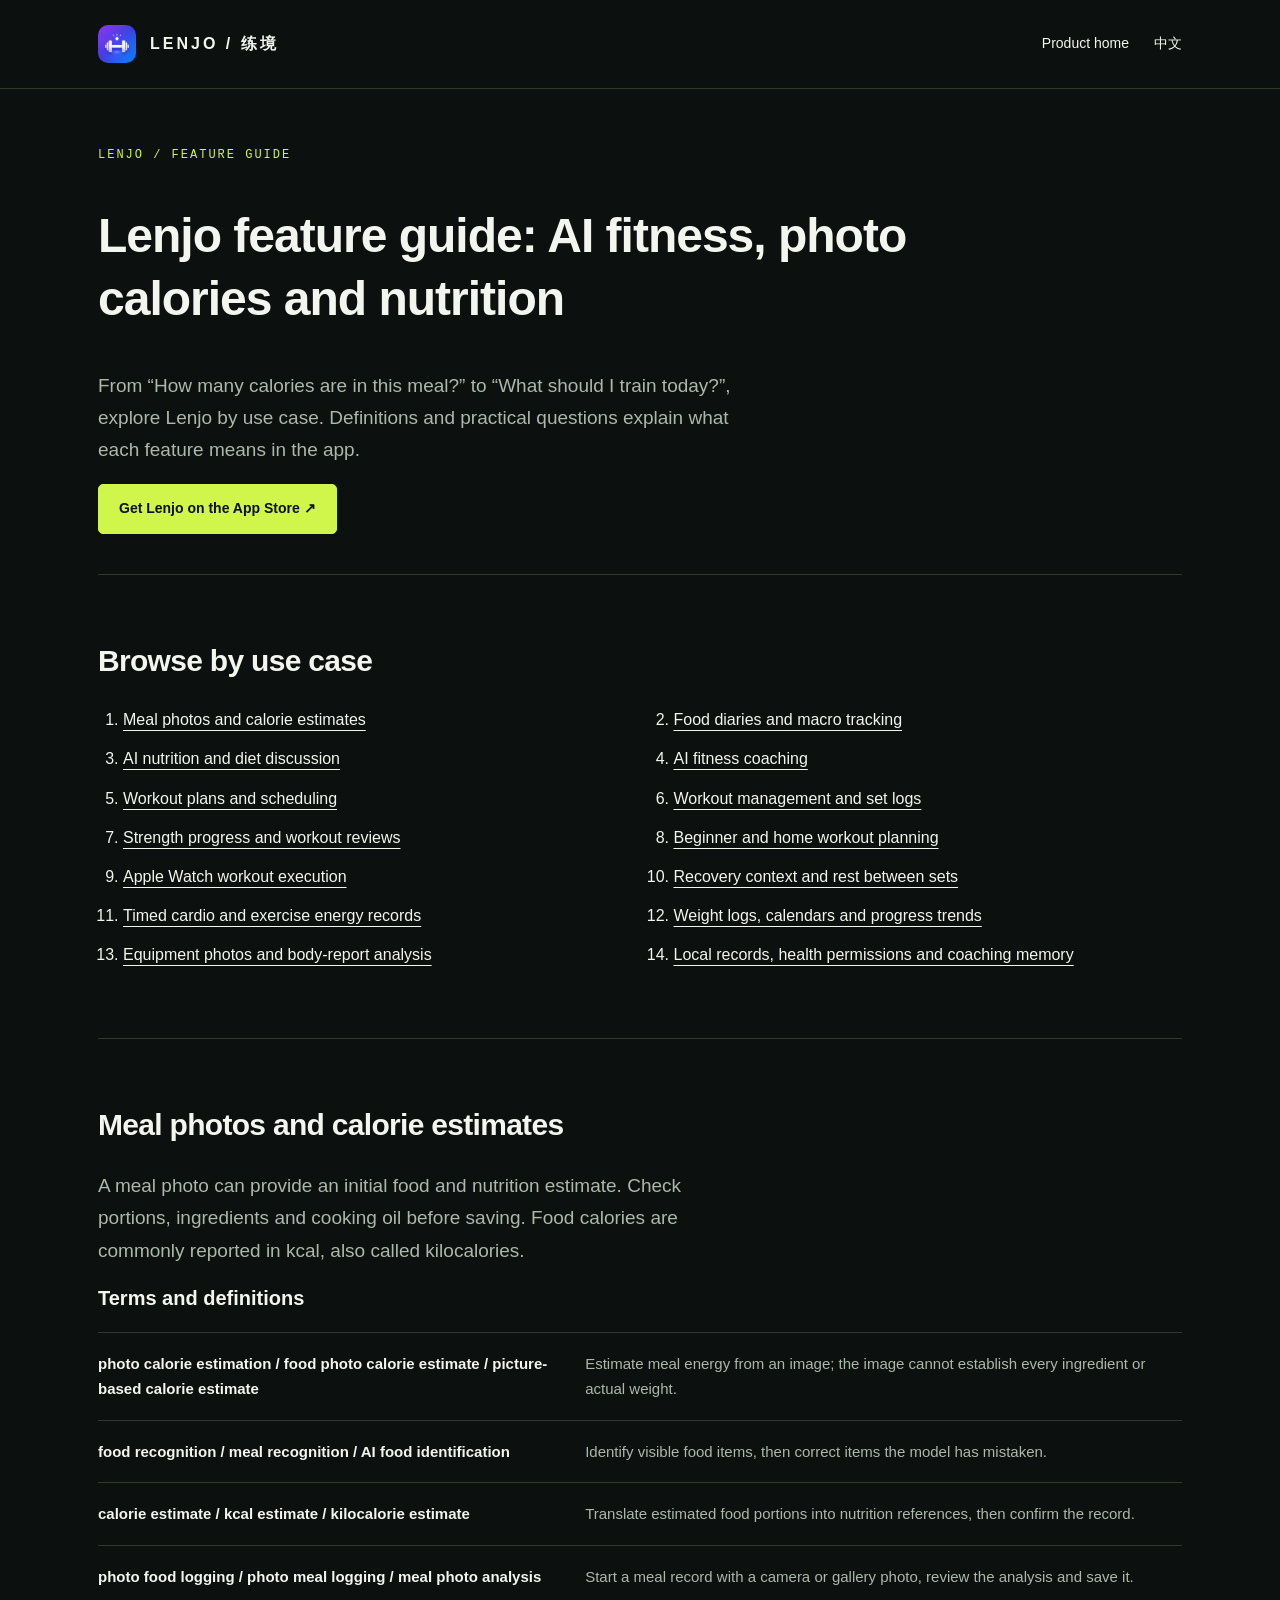
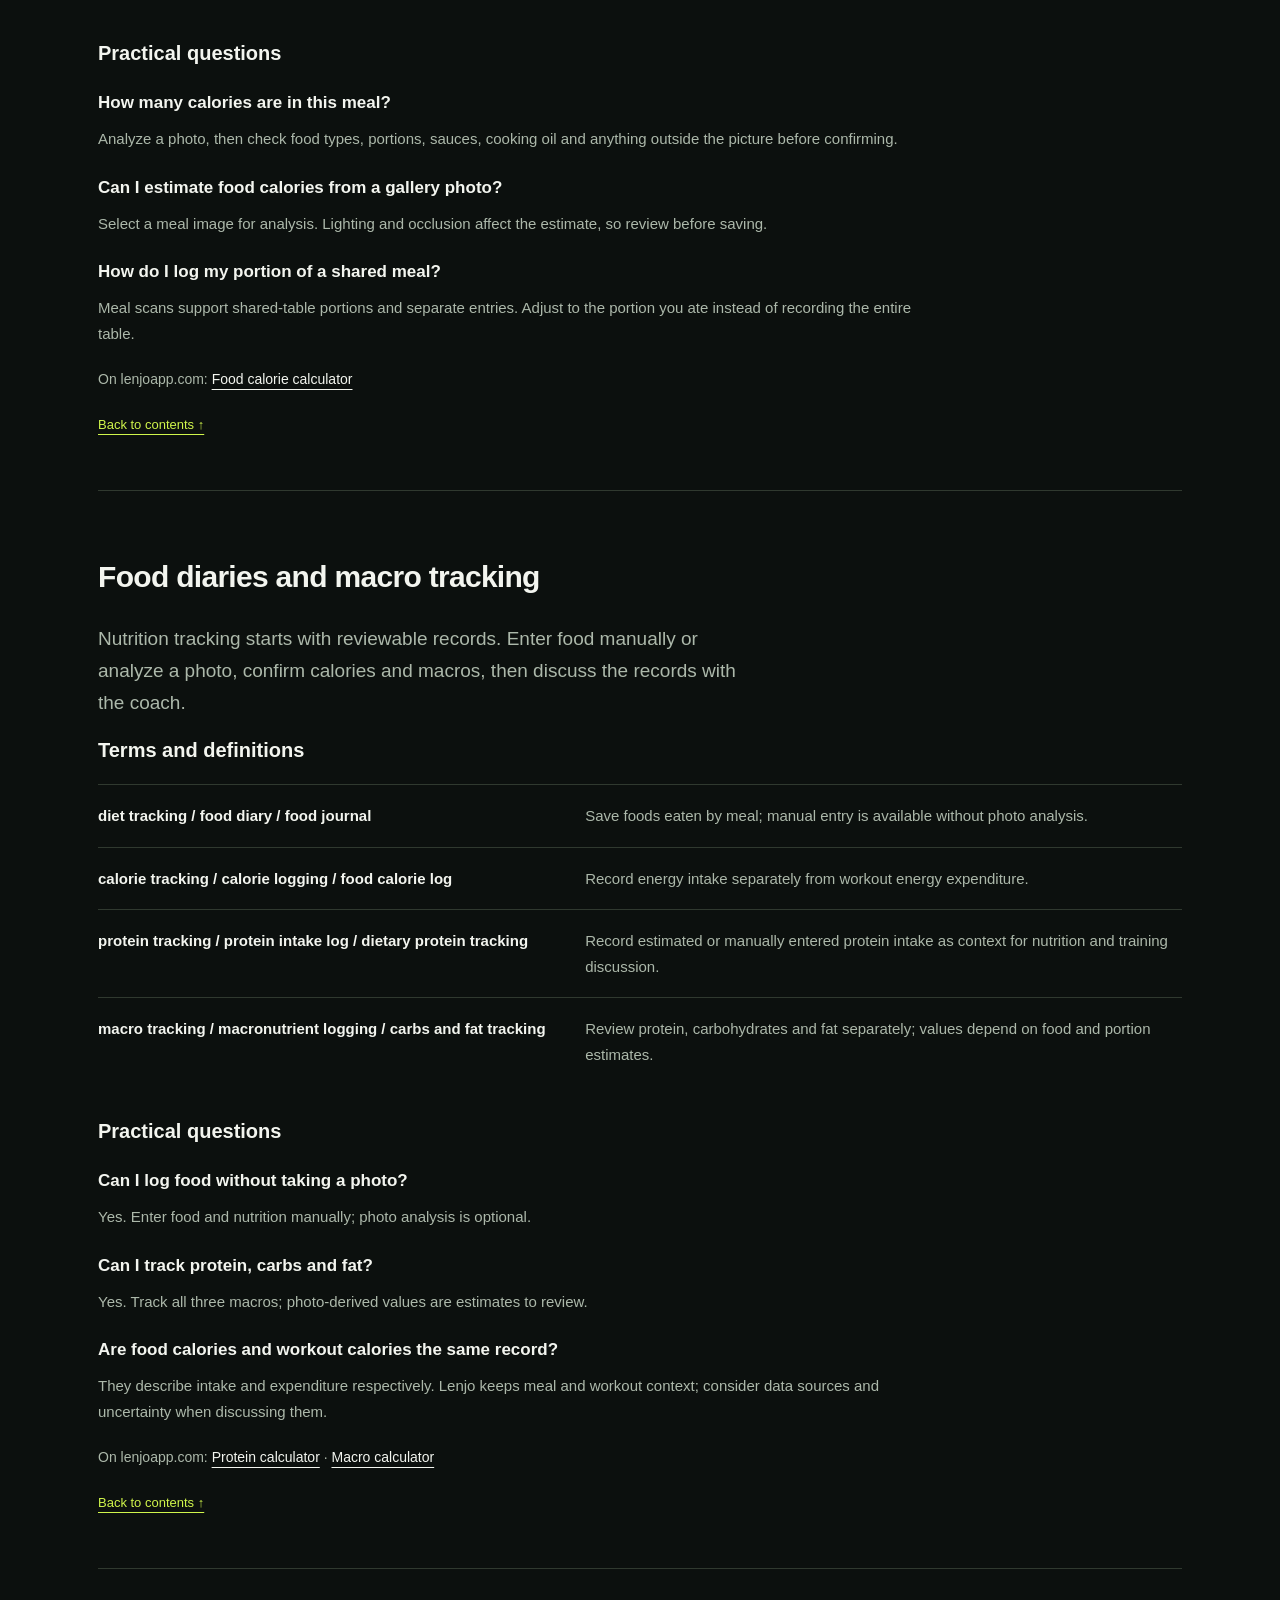
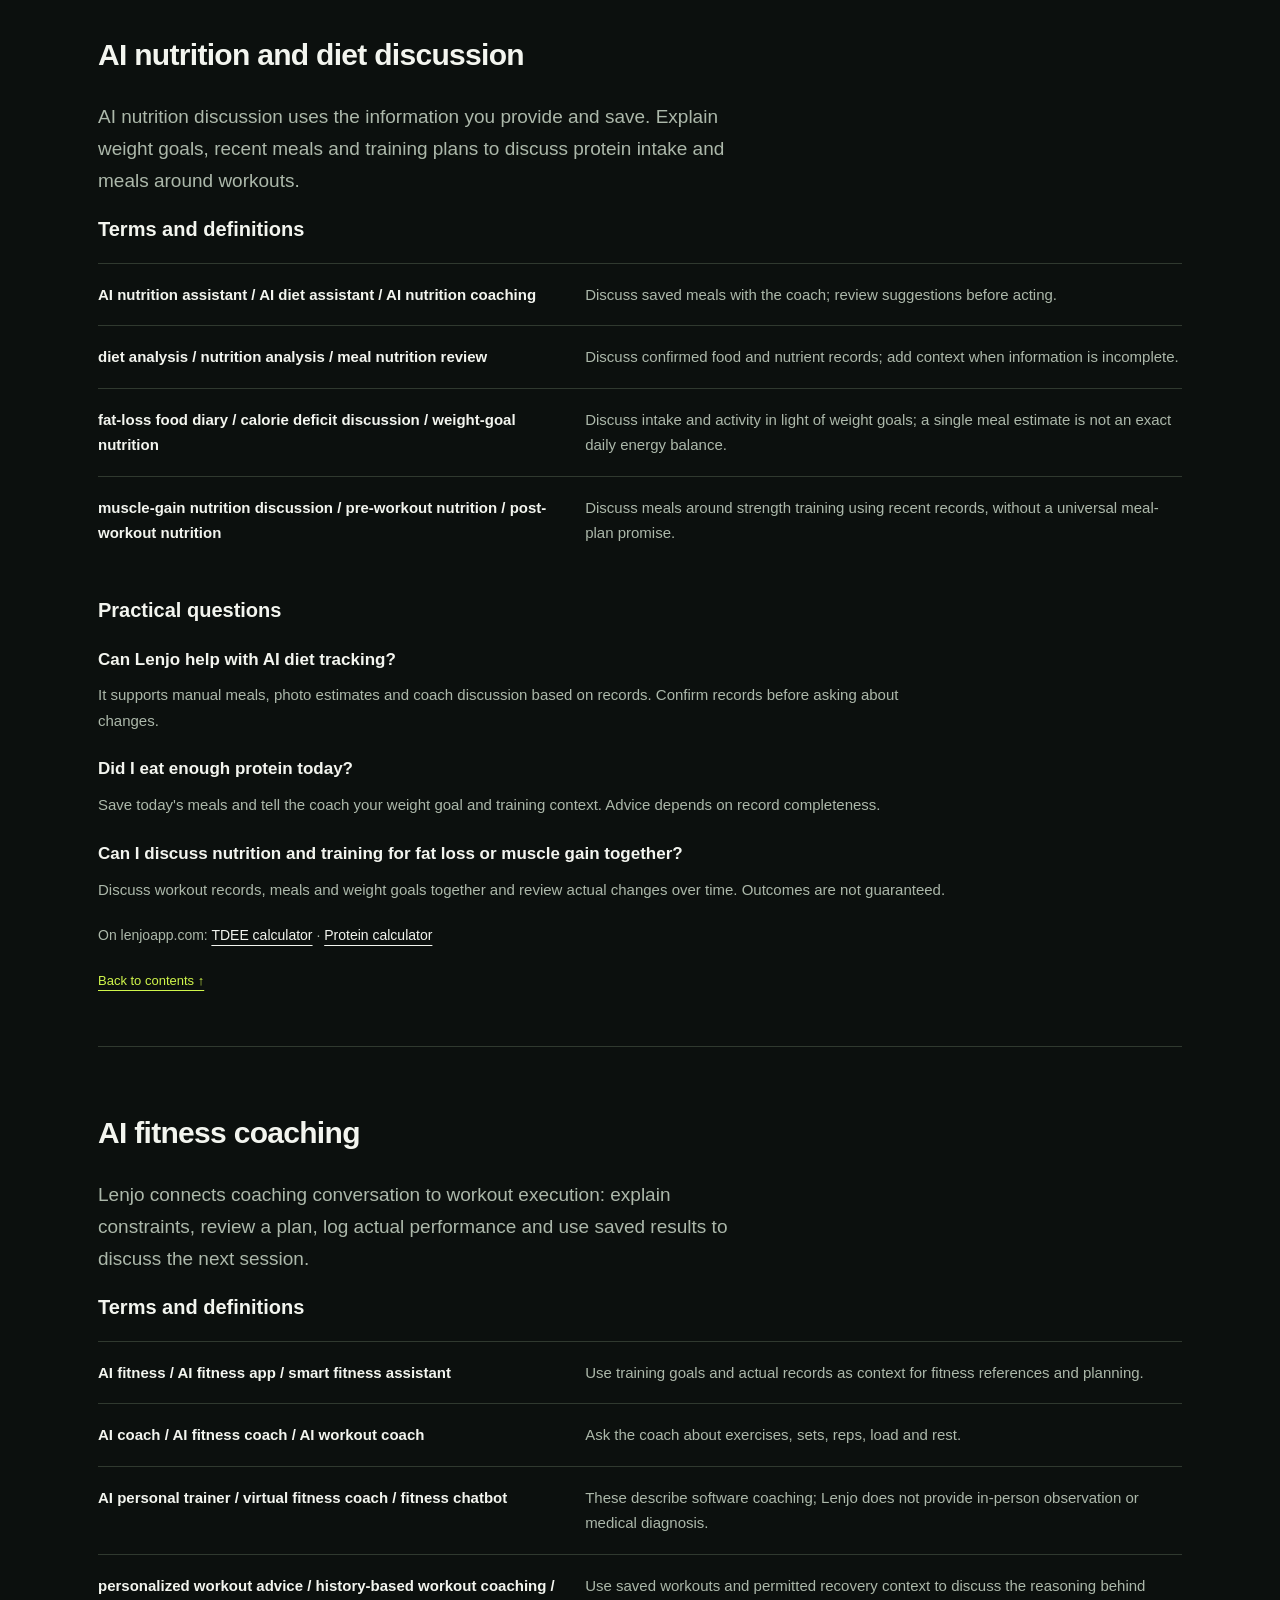
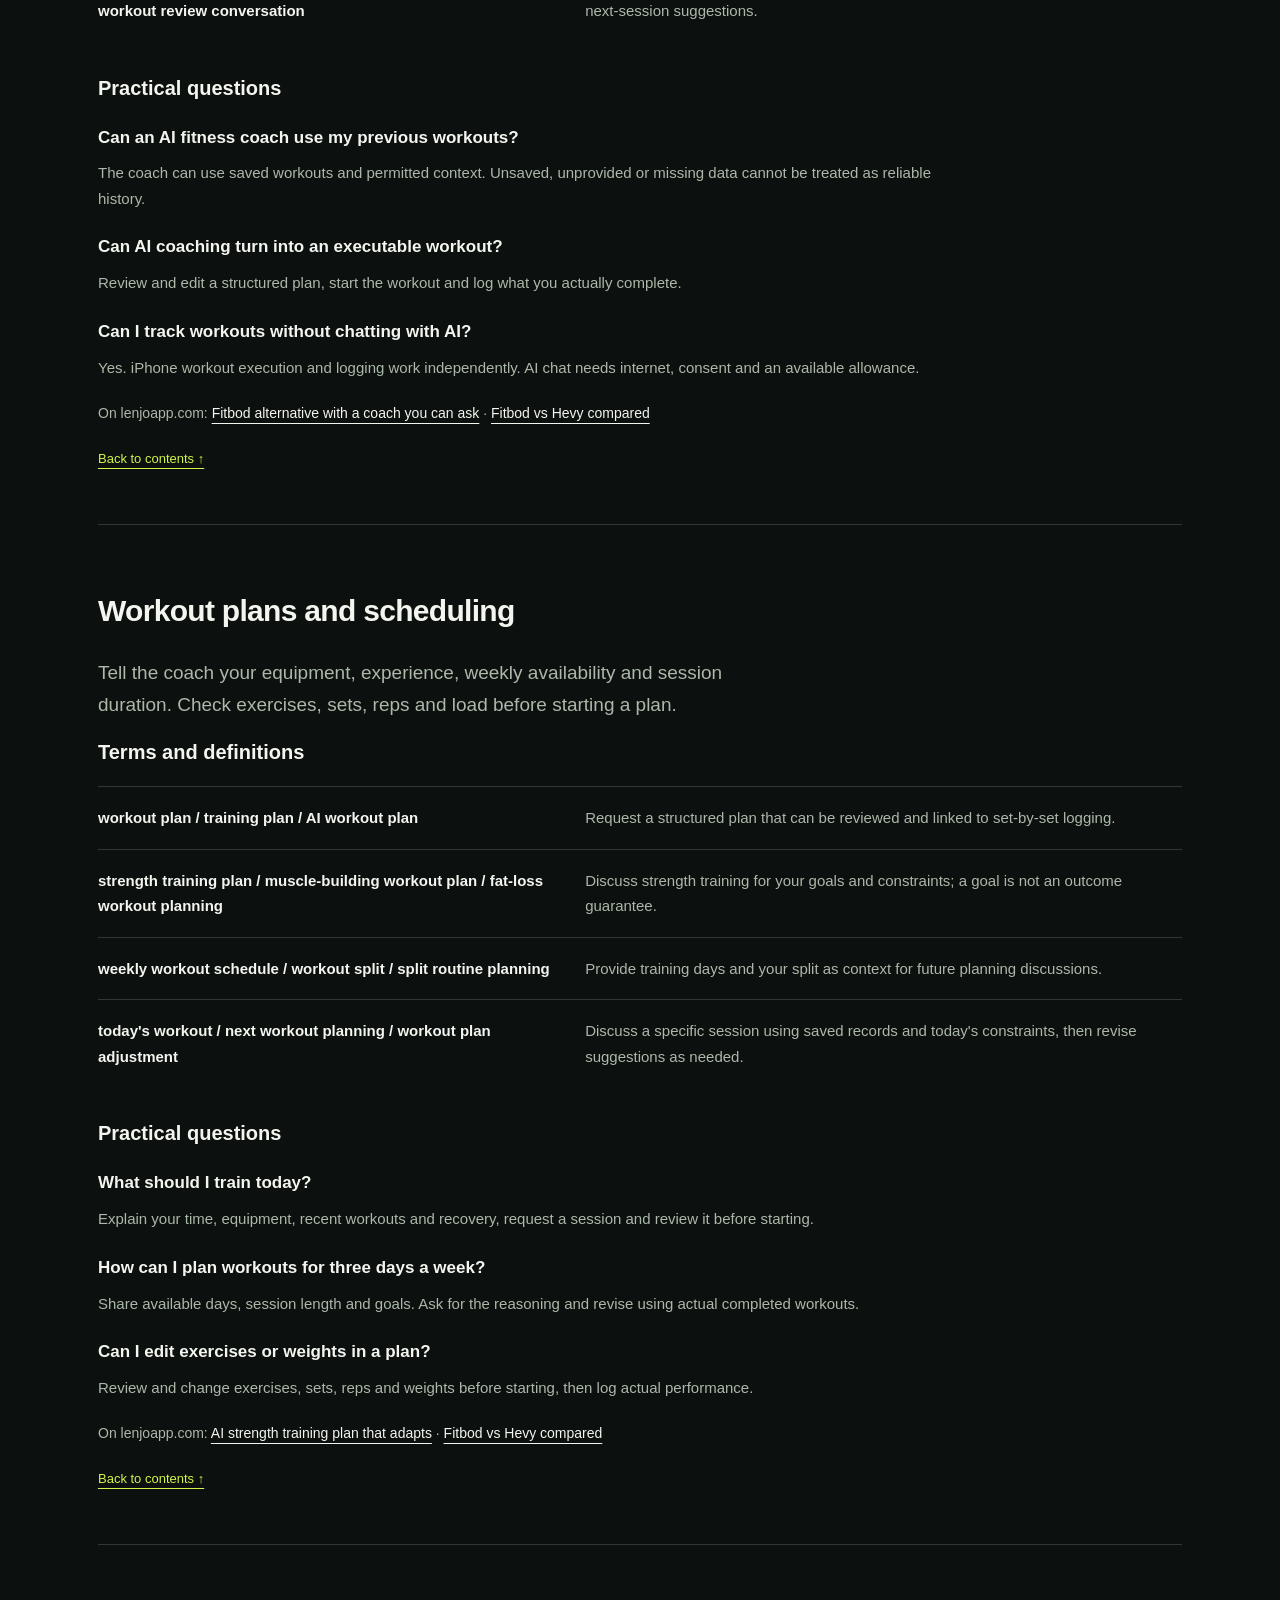
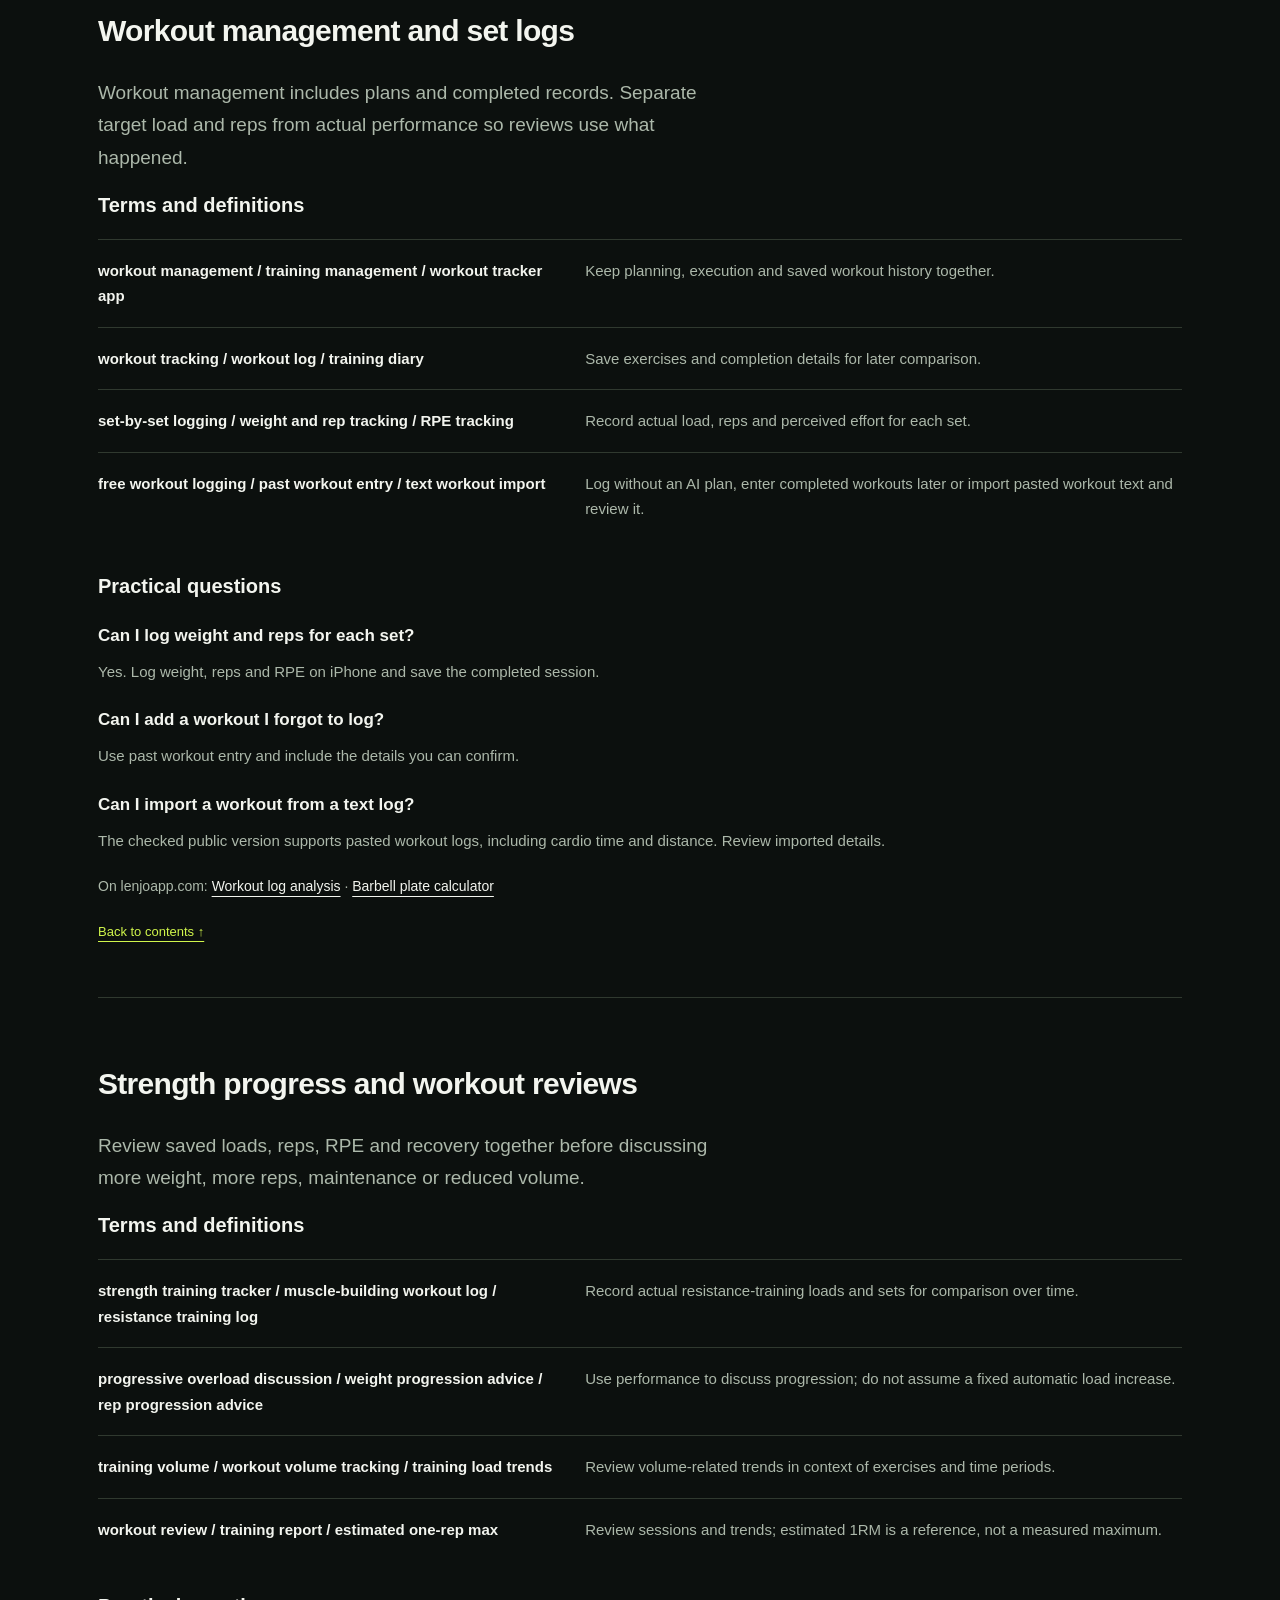
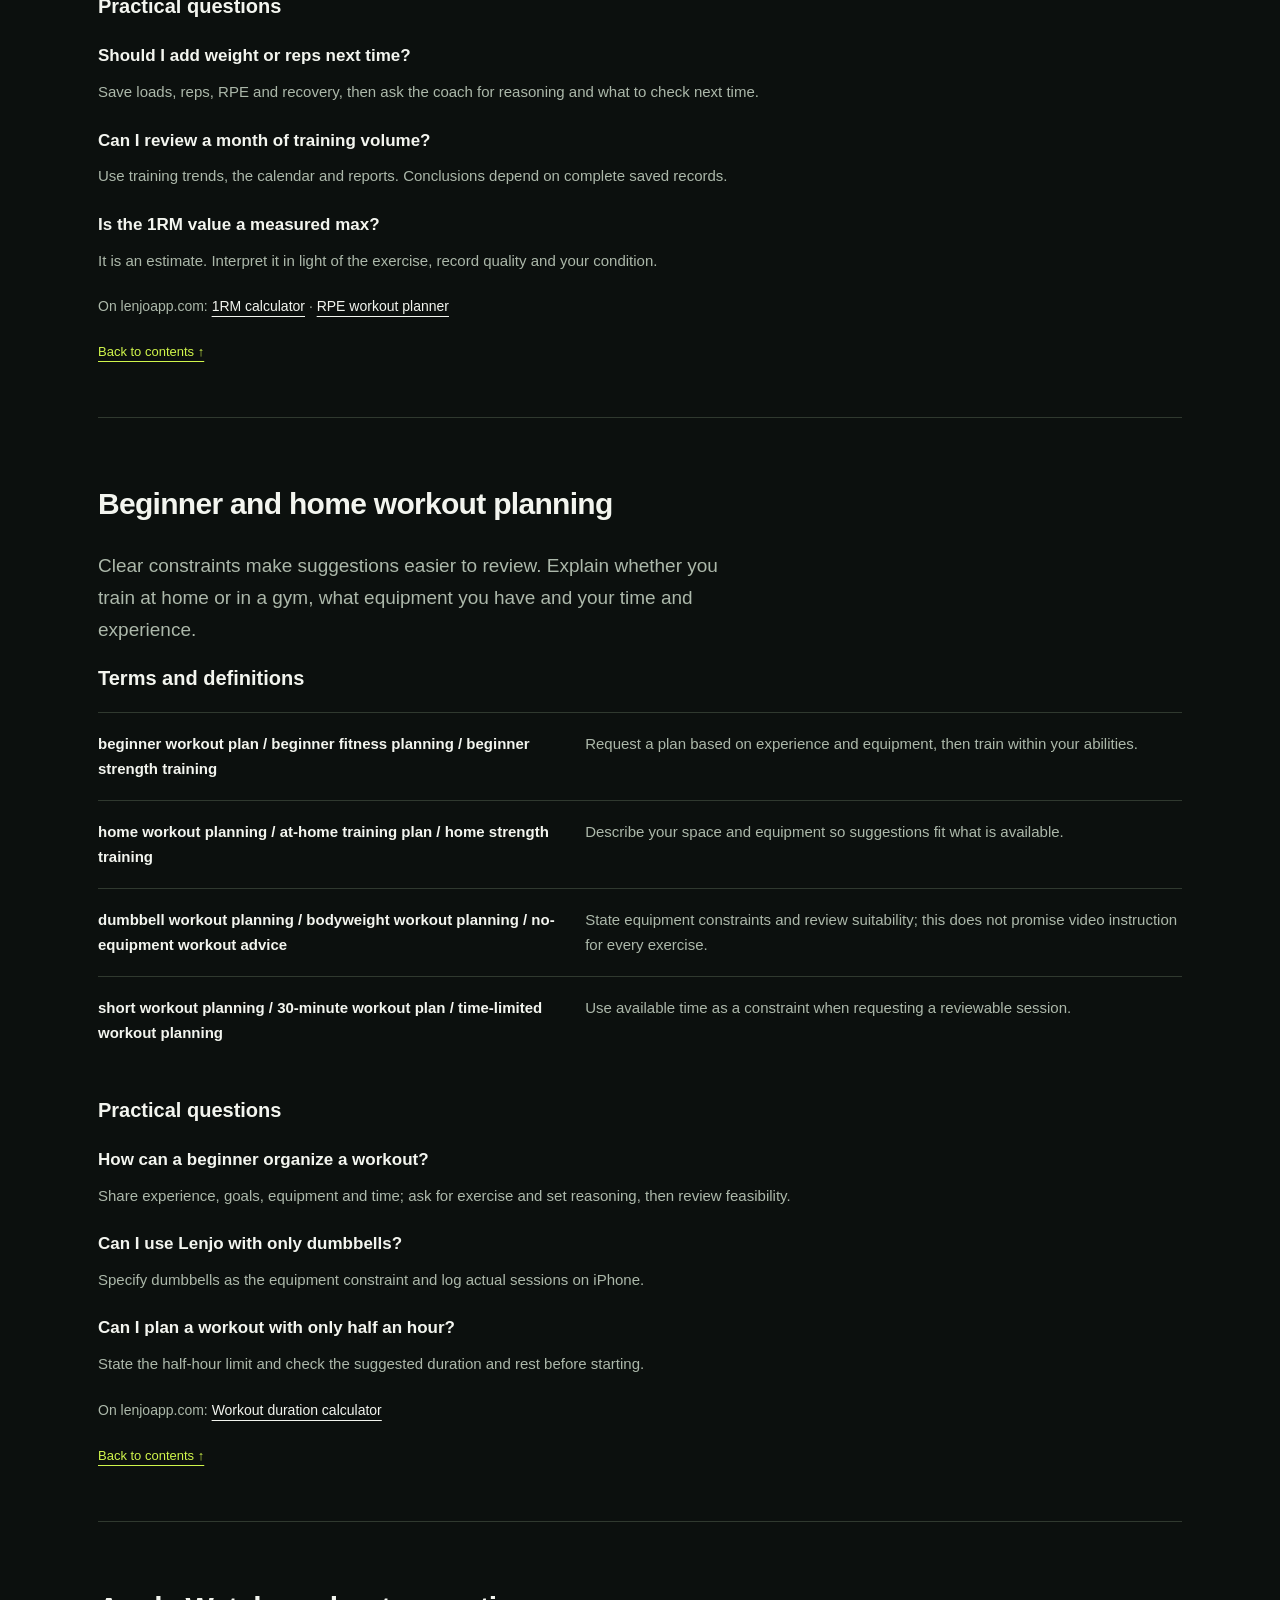
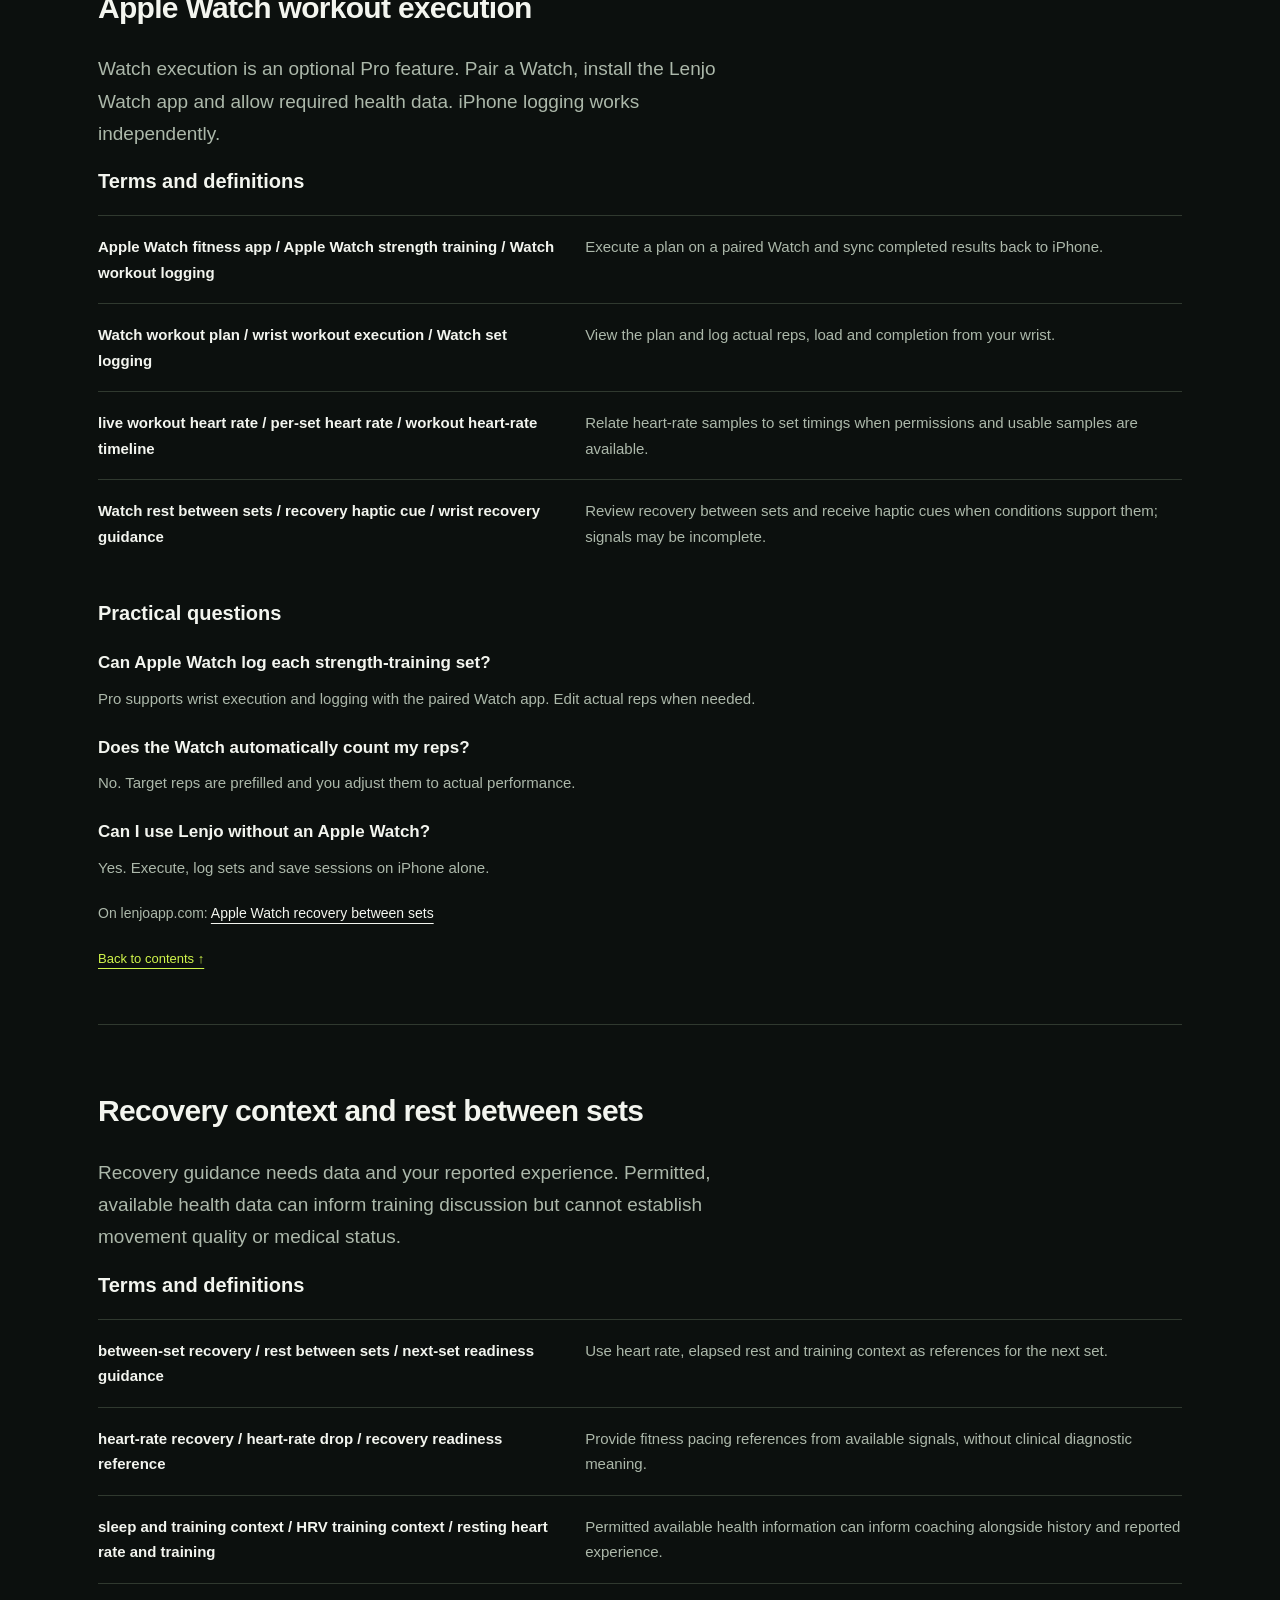
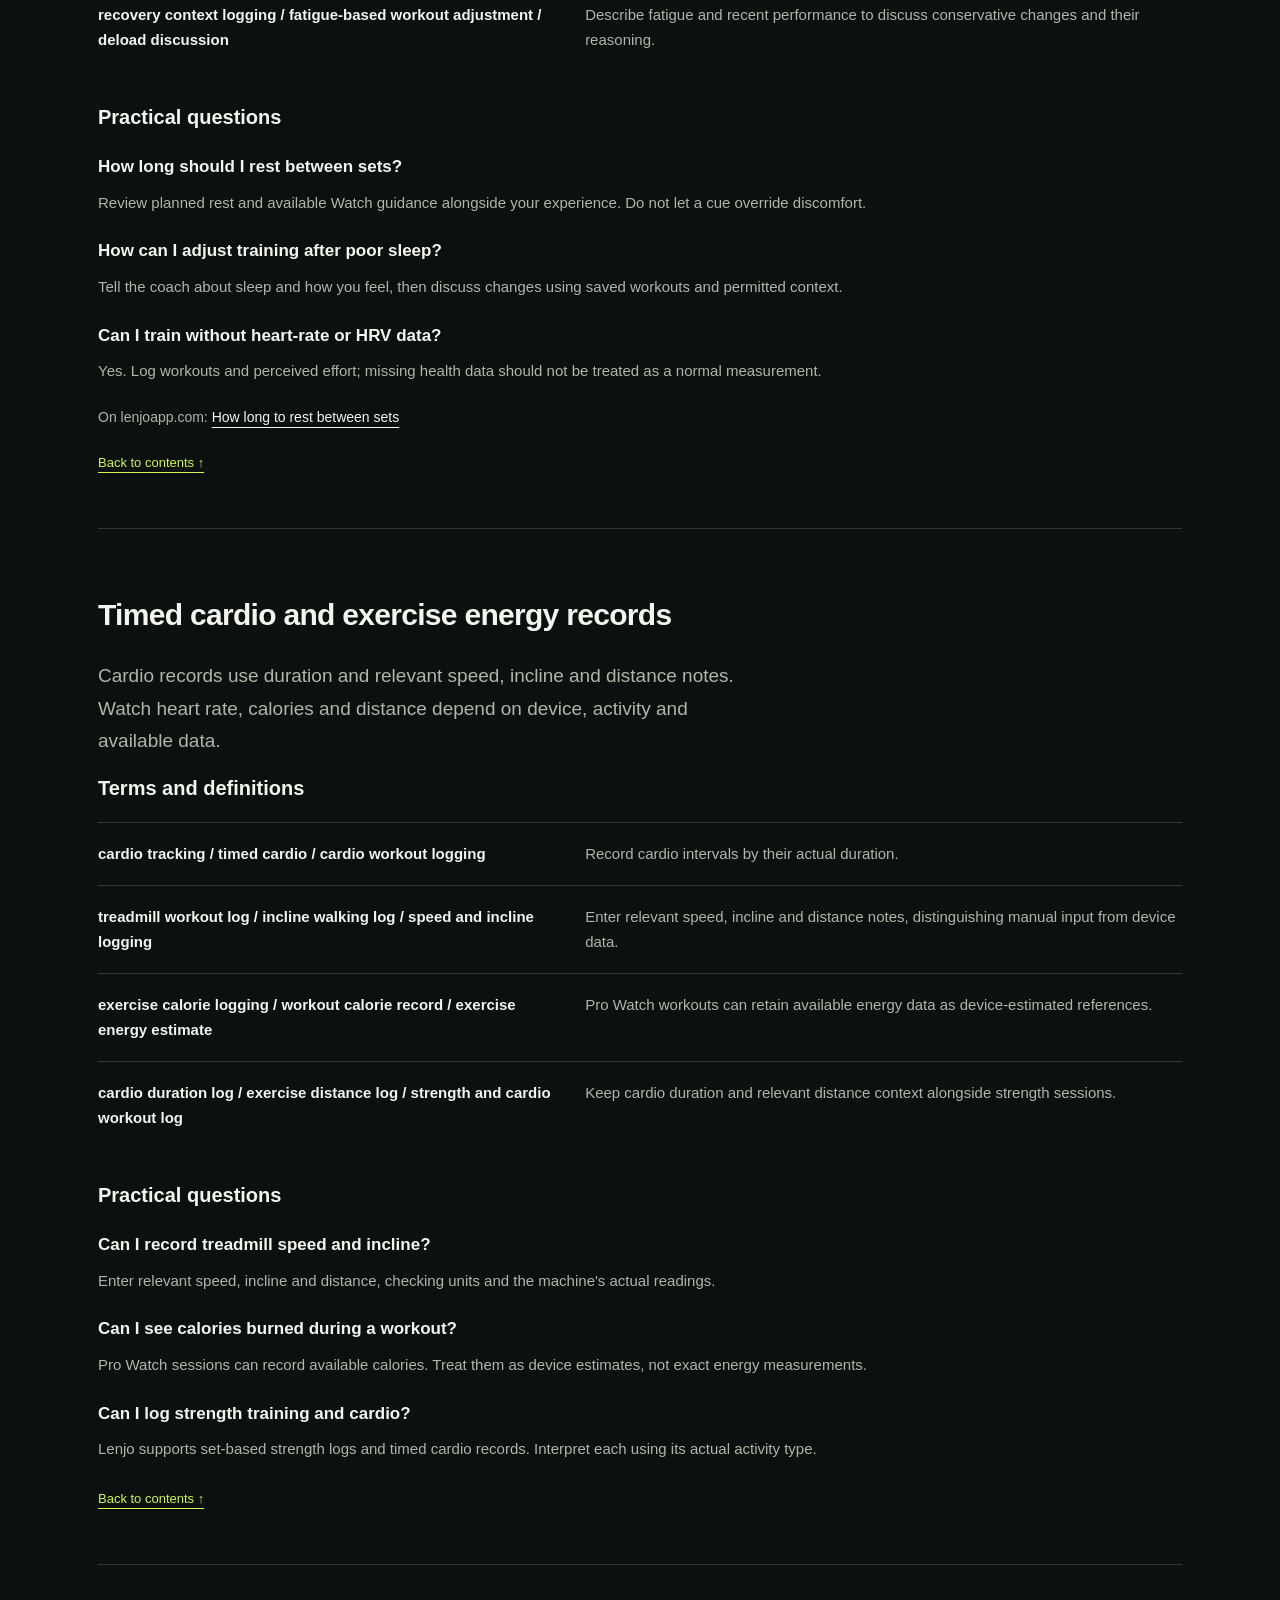
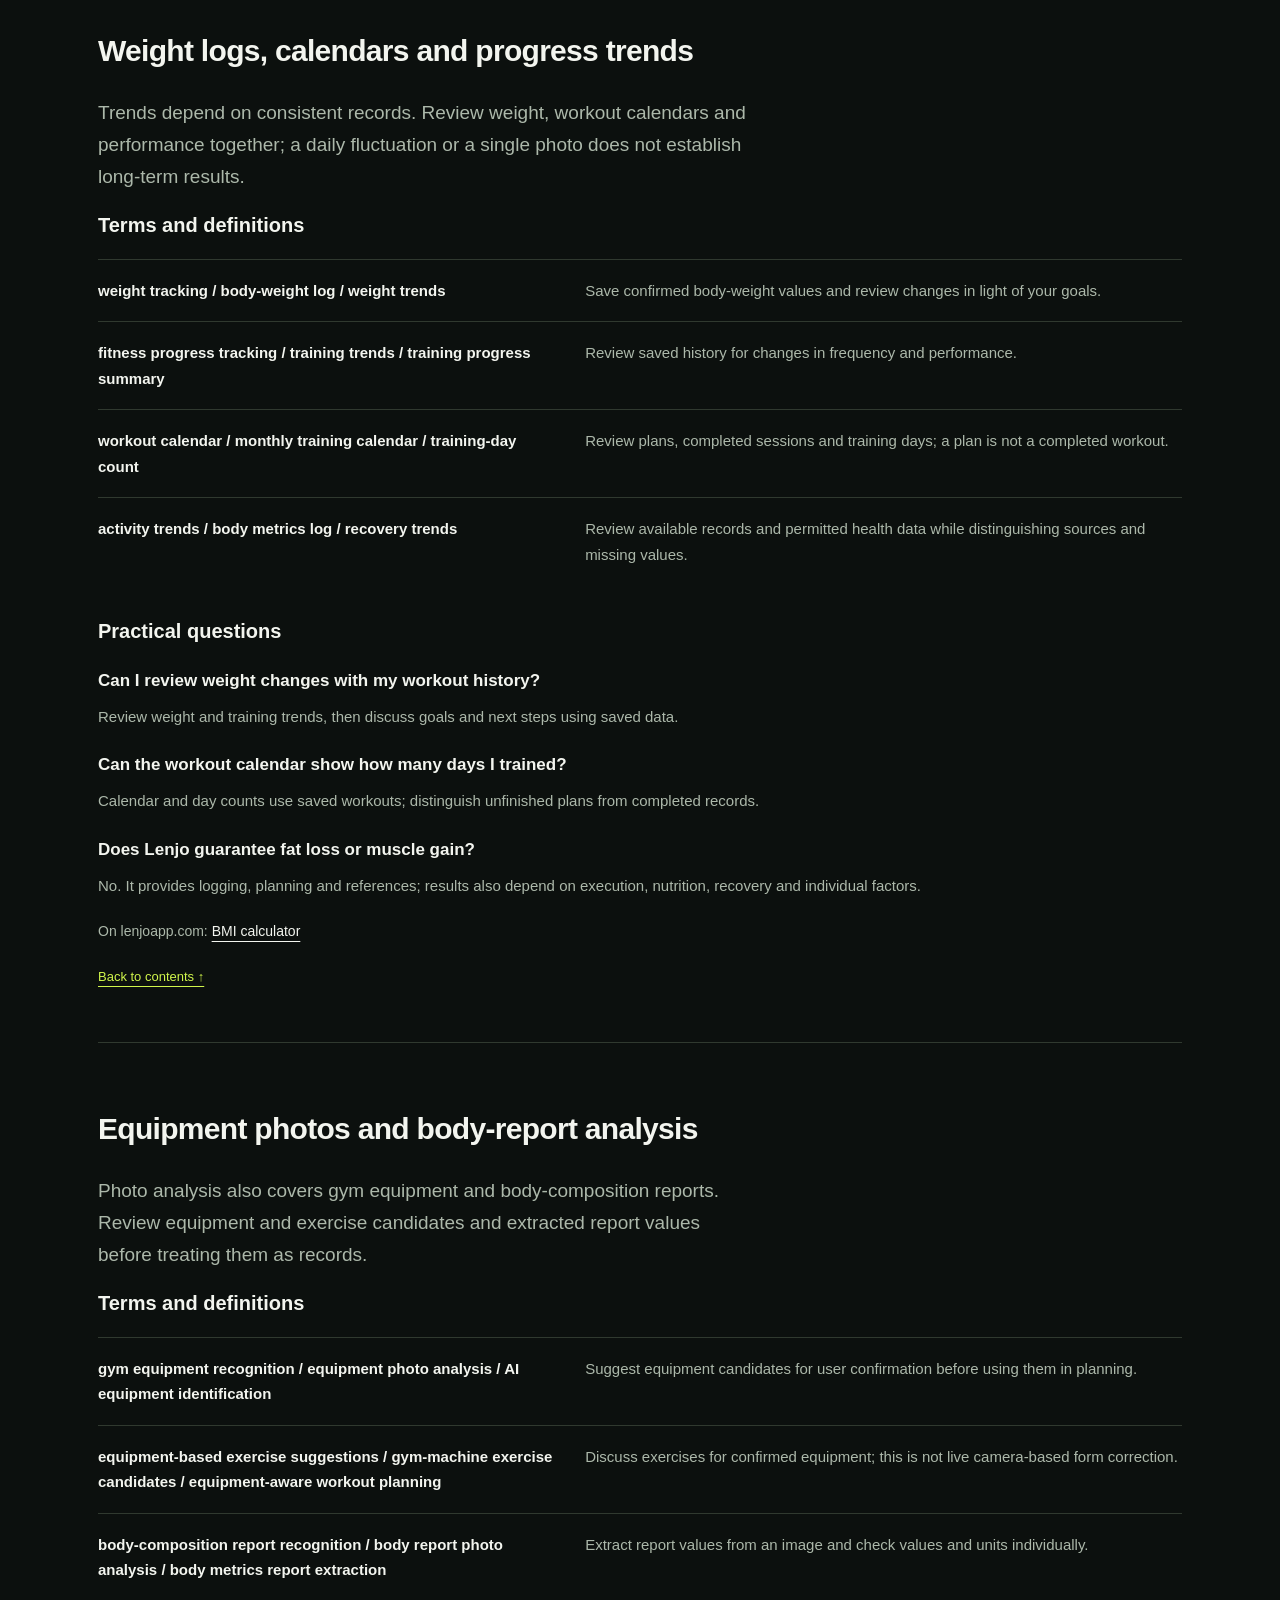
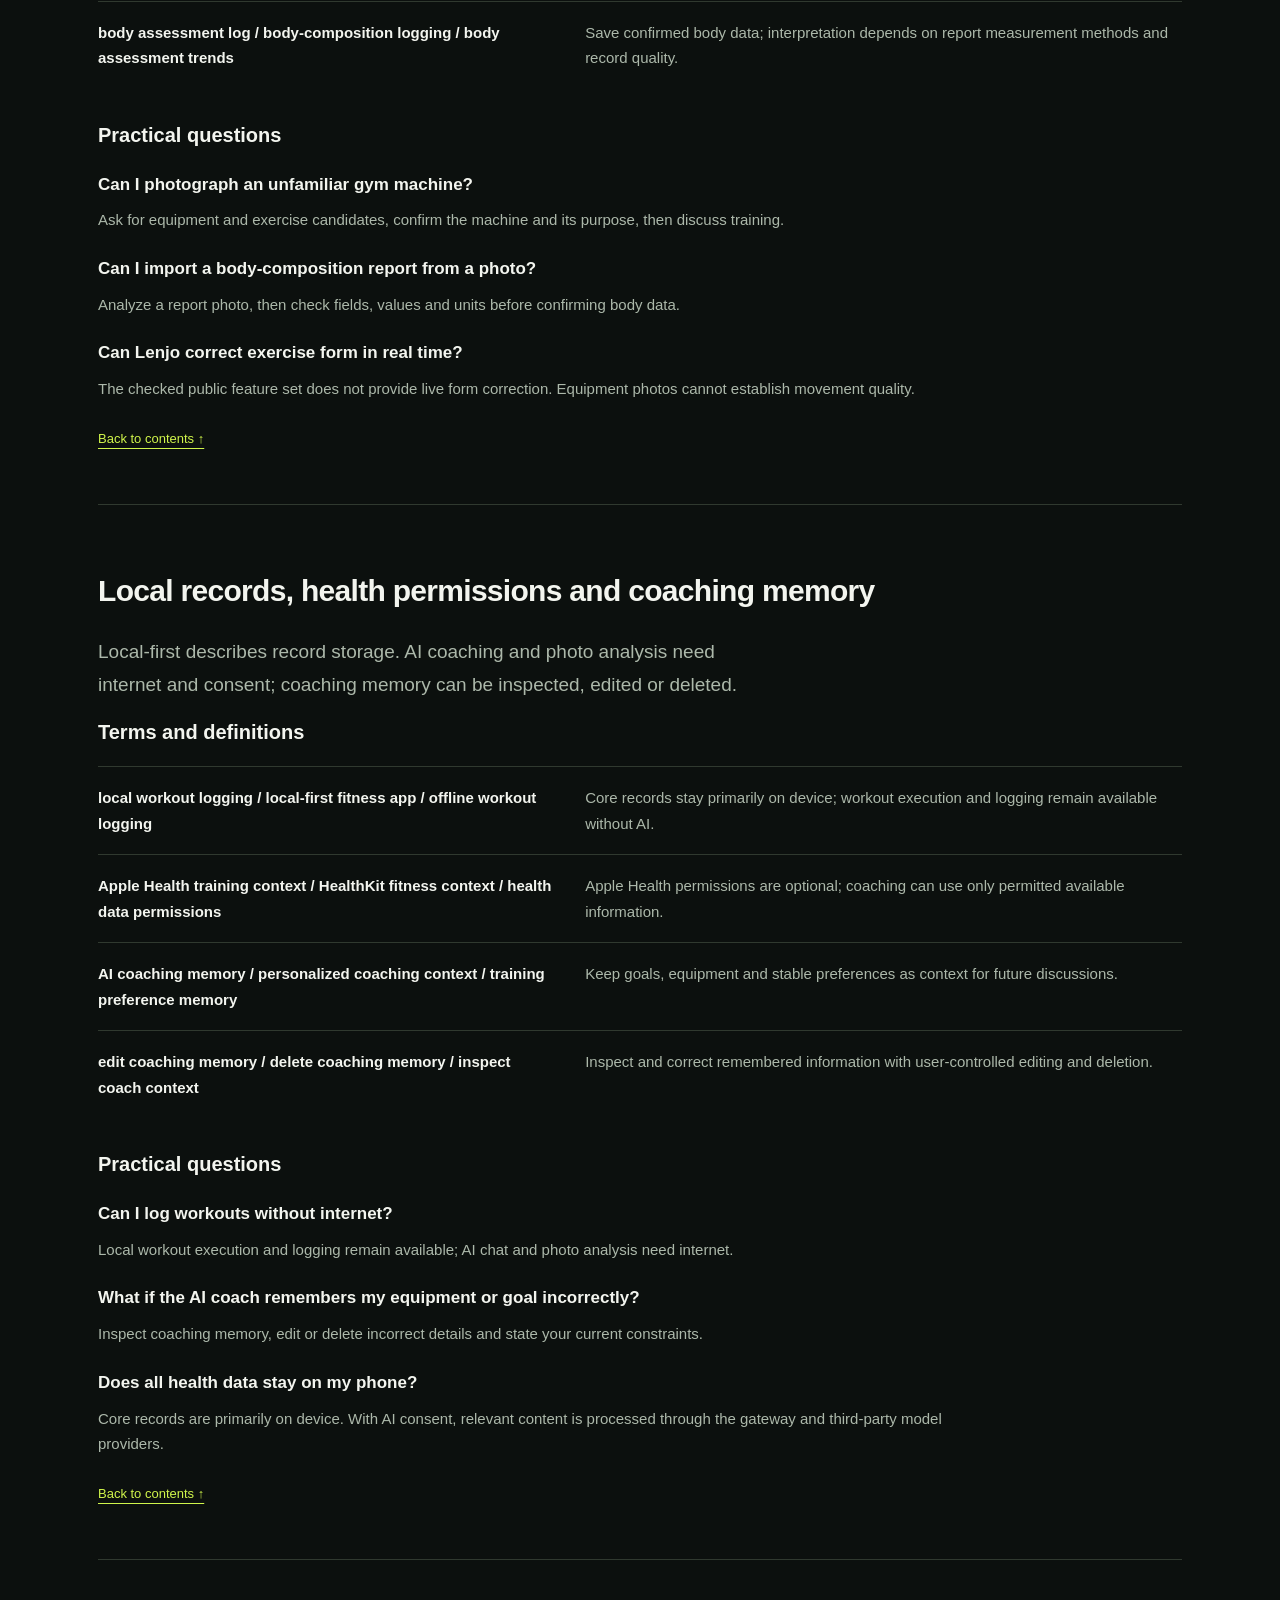
==== commit c799d93f: "Link product pages to the official site's guides, tools and comparisons Each feature-guide topic and" ====
--- a/guide/index.html
+++ b/guide/index.html
@@ -3,9 +3,9 @@
 <meta name="description" content="Explore Lenjo meal photo calorie estimates, AI nutrition discussion, workout planning and tracking, Apple Watch and recovery features with definitions and practical questions."><meta name="robots" content="index,follow,max-image-preview:large"><link rel="canonical" href="https://zhangkaiming2579-dev.github.io/lenjo-app/guide/">
 <link rel="alternate" hreflang="en" href="https://zhangkaiming2579-dev.github.io/lenjo-app/guide/"><link rel="alternate" hreflang="zh-CN" href="https://zhangkaiming2579-dev.github.io/lenjo-app/zh/guide/"><link rel="alternate" hreflang="x-default" href="https://zhangkaiming2579-dev.github.io/lenjo-app/guide/">
 <meta property="og:type" content="article"><meta property="og:title" content="Lenjo feature guide: AI fitness, photo calories and nutrition"><meta property="og:description" content="Explore Lenjo meal photo calorie estimates, AI nutrition discussion, workout planning and tracking, Apple Watch and recovery features with definitions and practical questions."><meta property="og:url" content="https://zhangkaiming2579-dev.github.io/lenjo-app/guide/"><meta property="og:image" content="https://zhangkaiming2579-dev.github.io/lenjo-app/assets/app-icon.png">
-<link rel="icon" href="../assets/app-icon.png"><link rel="stylesheet" href="../styles.css?v=9bd92233bf10"><script type="application/ld+json">{"@context": "https://schema.org", "@type": "Article", "headline": "Lenjo feature guide: AI fitness, photo calories and nutrition", "description": "Explore Lenjo meal photo calorie estimates, AI nutrition discussion, workout planning and tracking, Apple Watch and recovery features with definitions and practical questions.", "inLanguage": "en", "dateModified": "2026-10-11", "mainEntityOfPage": "https://zhangkaiming2579-dev.github.io/lenjo-app/guide/", "author": {"@type": "Organization", "name": "Lenjo / 练境", "url": "https://lenjoapp.com/"}, "about": {"@type": "SoftwareApplication", "@id": "https://lenjoapp.com/#app", "name": "Lenjo", "alternateName": "练境"}}</script></head>
+<link rel="icon" href="../assets/app-icon.png"><link rel="stylesheet" href="../styles.css?v=384b2c4967e7"><script type="application/ld+json">{"@context": "https://schema.org", "@type": "Article", "headline": "Lenjo feature guide: AI fitness, photo calories and nutrition", "description": "Explore Lenjo meal photo calorie estimates, AI nutrition discussion, workout planning and tracking, Apple Watch and recovery features with definitions and practical questions.", "inLanguage": "en", "dateModified": "2026-10-12", "mainEntityOfPage": "https://zhangkaiming2579-dev.github.io/lenjo-app/guide/", "author": {"@type": "Organization", "name": "Lenjo / 练境", "url": "https://lenjoapp.com/"}, "about": {"@type": "SoftwareApplication", "@id": "https://lenjoapp.com/#app", "name": "Lenjo", "alternateName": "练境"}}</script></head>
 <body class="en"><a class="skip" href="#content">Skip to content</a><header><nav class="wrap" aria-label="Navigation"><a class="brand" href="../"><img src="../assets/app-icon.png" alt="Lenjo app icon" width="38" height="38">LENJO / 练境</a><div class="nav-links"><a href="../">Product home</a><a href="../zh/guide/">中文</a></div></nav></header>
 <main class="wrap" id="content"><section class="guide-hero"><p class="eyebrow">LENJO / FEATURE GUIDE</p><h1>Lenjo feature guide: AI fitness, photo calories and nutrition</h1><p class="intro">From “How many calories are in this meal?” to “What should I train today?”, explore Lenjo by use case. Definitions and practical questions explain what each feature means in the app.</p><a class="button primary" href="https://apps.apple.com/app/id6784486285">Get Lenjo on the App Store ↗</a></section>
-<section class="section" id="topics"><h2>Browse by use case</h2><ol class="guide-toc"><li><a href="#photo-calories">Meal photos and calorie estimates</a></li><li><a href="#food-log">Food diaries and macro tracking</a></li><li><a href="#ai-nutrition">AI nutrition and diet discussion</a></li><li><a href="#ai-coach">AI fitness coaching</a></li><li><a href="#plans">Workout plans and scheduling</a></li><li><a href="#workout-log">Workout management and set logs</a></li><li><a href="#strength-progress">Strength progress and workout reviews</a></li><li><a href="#beginner-home">Beginner and home workout planning</a></li><li><a href="#watch">Apple Watch workout execution</a></li><li><a href="#recovery">Recovery context and rest between sets</a></li><li><a href="#cardio">Timed cardio and exercise energy records</a></li><li><a href="#body-progress">Weight logs, calendars and progress trends</a></li><li><a href="#recognition">Equipment photos and body-report analysis</a></li><li><a href="#local-memory">Local records, health permissions and coaching memory</a></li></ol></section><section class="section guide-topic" id="photo-calories"><h2>Meal photos and calorie estimates</h2><p class="intro">A meal photo can provide an initial food and nutrition estimate. Check portions, ingredients and cooking oil before saving. Food calories are commonly reported in kcal, also called kilocalories.</p><h3>Terms and definitions</h3><dl class="glossary"><div class="term-row"><dt>photo calorie estimation / food photo calorie estimate / picture-based calorie estimate</dt><dd>Estimate meal energy from an image; the image cannot establish every ingredient or actual weight.</dd></div><div class="term-row"><dt>food recognition / meal recognition / AI food identification</dt><dd>Identify visible food items, then correct items the model has mistaken.</dd></div><div class="term-row"><dt>calorie estimate / kcal estimate / kilocalorie estimate</dt><dd>Translate estimated food portions into nutrition references, then confirm the record.</dd></div><div class="term-row"><dt>photo food logging / photo meal logging / meal photo analysis</dt><dd>Start a meal record with a camera or gallery photo, review the analysis and save it.</dd></div></dl><h3>Practical questions</h3><div class="guide-qa"><article><h4>How many calories are in this meal?</h4><p>Analyze a photo, then check food types, portions, sauces, cooking oil and anything outside the picture before confirming.</p></article><article><h4>Can I estimate food calories from a gallery photo?</h4><p>Select a meal image for analysis. Lighting and occlusion affect the estimate, so review before saving.</p></article><article><h4>How do I log my portion of a shared meal?</h4><p>Meal scans support shared-table portions and separate entries. Adjust to the portion you ate instead of recording the entire table.</p></article></div><a class="back-top" href="#topics">Back to contents ↑</a></section><section class="section guide-topic" id="food-log"><h2>Food diaries and macro tracking</h2><p class="intro">Nutrition tracking starts with reviewable records. Enter food manually or analyze a photo, confirm calories and macros, then discuss the records with the coach.</p><h3>Terms and definitions</h3><dl class="glossary"><div class="term-row"><dt>diet tracking / food diary / food journal</dt><dd>Save foods eaten by meal; manual entry is available without photo analysis.</dd></div><div class="term-row"><dt>calorie tracking / calorie logging / food calorie log</dt><dd>Record energy intake separately from workout energy expenditure.</dd></div><div class="term-row"><dt>protein tracking / protein intake log / dietary protein tracking</dt><dd>Record estimated or manually entered protein intake as context for nutrition and training discussion.</dd></div><div class="term-row"><dt>macro tracking / macronutrient logging / carbs and fat tracking</dt><dd>Review protein, carbohydrates and fat separately; values depend on food and portion estimates.</dd></div></dl><h3>Practical questions</h3><div class="guide-qa"><article><h4>Can I log food without taking a photo?</h4><p>Yes. Enter food and nutrition manually; photo analysis is optional.</p></article><article><h4>Can I track protein, carbs and fat?</h4><p>Yes. Track all three macros; photo-derived values are estimates to review.</p></article><article><h4>Are food calories and workout calories the same record?</h4><p>They describe intake and expenditure respectively. Lenjo keeps meal and workout context; consider data sources and uncertainty when discussing them.</p></article></div><a class="back-top" href="#topics">Back to contents ↑</a></section><section class="section guide-topic" id="ai-nutrition"><h2>AI nutrition and diet discussion</h2><p class="intro">AI nutrition discussion uses the information you provide and save. Explain weight goals, recent meals and training plans to discuss protein intake and meals around workouts.</p><h3>Terms and definitions</h3><dl class="glossary"><div class="term-row"><dt>AI nutrition assistant / AI diet assistant / AI nutrition coaching</dt><dd>Discuss saved meals with the coach; review suggestions before acting.</dd></div><div class="term-row"><dt>diet analysis / nutrition analysis / meal nutrition review</dt><dd>Discuss confirmed food and nutrient records; add context when information is incomplete.</dd></div><div class="term-row"><dt>fat-loss food diary / calorie deficit discussion / weight-goal nutrition</dt><dd>Discuss intake and activity in light of weight goals; a single meal estimate is not an exact daily energy balance.</dd></div><div class="term-row"><dt>muscle-gain nutrition discussion / pre-workout nutrition / post-workout nutrition</dt><dd>Discuss meals around strength training using recent records, without a universal meal-plan promise.</dd></div></dl><h3>Practical questions</h3><div class="guide-qa"><article><h4>Can Lenjo help with AI diet tracking?</h4><p>It supports manual meals, photo estimates and coach discussion based on records. Confirm records before asking about changes.</p></article><article><h4>Did I eat enough protein today?</h4><p>Save today&#x27;s meals and tell the coach your weight goal and training context. Advice depends on record completeness.</p></article><article><h4>Can I discuss nutrition and training for fat loss or muscle gain together?</h4><p>Discuss workout records, meals and weight goals together and review actual changes over time. Outcomes are not guaranteed.</p></article></div><a class="back-top" href="#topics">Back to contents ↑</a></section><section class="section guide-topic" id="ai-coach"><h2>AI fitness coaching</h2><p class="intro">Lenjo connects coaching conversation to workout execution: explain constraints, review a plan, log actual performance and use saved results to discuss the next session.</p><h3>Terms and definitions</h3><dl class="glossary"><div class="term-row"><dt>AI fitness / AI fitness app / smart fitness assistant</dt><dd>Use training goals and actual records as context for fitness references and planning.</dd></div><div class="term-row"><dt>AI coach / AI fitness coach / AI workout coach</dt><dd>Ask the coach about exercises, sets, reps, load and rest.</dd></div><div class="term-row"><dt>AI personal trainer / virtual fitness coach / fitness chatbot</dt><dd>These describe software coaching; Lenjo does not provide in-person observation or medical diagnosis.</dd></div><div class="term-row"><dt>personalized workout advice / history-based workout coaching / workout review conversation</dt><dd>Use saved workouts and permitted recovery context to discuss the reasoning behind next-session suggestions.</dd></div></dl><h3>Practical questions</h3><div class="guide-qa"><article><h4>Can an AI fitness coach use my previous workouts?</h4><p>The coach can use saved workouts and permitted context. Unsaved, unprovided or missing data cannot be treated as reliable history.</p></article><article><h4>Can AI coaching turn into an executable workout?</h4><p>Review and edit a structured plan, start the workout and log what you actually complete.</p></article><article><h4>Can I track workouts without chatting with AI?</h4><p>Yes. iPhone workout execution and logging work independently. AI chat needs internet, consent and an available allowance.</p></article></div><a class="back-top" href="#topics">Back to contents ↑</a></section><section class="section guide-topic" id="plans"><h2>Workout plans and scheduling</h2><p class="intro">Tell the coach your equipment, experience, weekly availability and session duration. Check exercises, sets, reps and load before starting a plan.</p><h3>Terms and definitions</h3><dl class="glossary"><div class="term-row"><dt>workout plan / training plan / AI workout plan</dt><dd>Request a structured plan that can be reviewed and linked to set-by-set logging.</dd></div><div class="term-row"><dt>strength training plan / muscle-building workout plan / fat-loss workout planning</dt><dd>Discuss strength training for your goals and constraints; a goal is not an outcome guarantee.</dd></div><div class="term-row"><dt>weekly workout schedule / workout split / split routine planning</dt><dd>Provide training days and your split as context for future planning discussions.</dd></div><div class="term-row"><dt>today&#x27;s workout / next workout planning / workout plan adjustment</dt><dd>Discuss a specific session using saved records and today&#x27;s constraints, then revise suggestions as needed.</dd></div></dl><h3>Practical questions</h3><div class="guide-qa"><article><h4>What should I train today?</h4><p>Explain your time, equipment, recent workouts and recovery, request a session and review it before starting.</p></article><article><h4>How can I plan workouts for three days a week?</h4><p>Share available days, session length and goals. Ask for the reasoning and revise using actual completed workouts.</p></article><article><h4>Can I edit exercises or weights in a plan?</h4><p>Review and change exercises, sets, reps and weights before starting, then log actual performance.</p></article></div><a class="back-top" href="#topics">Back to contents ↑</a></section><section class="section guide-topic" id="workout-log"><h2>Workout management and set logs</h2><p class="intro">Workout management includes plans and completed records. Separate target load and reps from actual performance so reviews use what happened.</p><h3>Terms and definitions</h3><dl class="glossary"><div class="term-row"><dt>workout management / training management / workout tracker app</dt><dd>Keep planning, execution and saved workout history together.</dd></div><div class="term-row"><dt>workout tracking / workout log / training diary</dt><dd>Save exercises and completion details for later comparison.</dd></div><div class="term-row"><dt>set-by-set logging / weight and rep tracking / RPE tracking</dt><dd>Record actual load, reps and perceived effort for each set.</dd></div><div class="term-row"><dt>free workout logging / past workout entry / text workout import</dt><dd>Log without an AI plan, enter completed workouts later or import pasted workout text and review it.</dd></div></dl><h3>Practical questions</h3><div class="guide-qa"><article><h4>Can I log weight and reps for each set?</h4><p>Yes. Log weight, reps and RPE on iPhone and save the completed session.</p></article><article><h4>Can I add a workout I forgot to log?</h4><p>Use past workout entry and include the details you can confirm.</p></article><article><h4>Can I import a workout from a text log?</h4><p>The checked public version supports pasted workout logs, including cardio time and distance. Review imported details.</p></article></div><a class="back-top" href="#topics">Back to contents ↑</a></section><section class="section guide-topic" id="strength-progress"><h2>Strength progress and workout reviews</h2><p class="intro">Review saved loads, reps, RPE and recovery together before discussing more weight, more reps, maintenance or reduced volume.</p><h3>Terms and definitions</h3><dl class="glossary"><div class="term-row"><dt>strength training tracker / muscle-building workout log / resistance training log</dt><dd>Record actual resistance-training loads and sets for comparison over time.</dd></div><div class="term-row"><dt>progressive overload discussion / weight progression advice / rep progression advice</dt><dd>Use performance to discuss progression; do not assume a fixed automatic load increase.</dd></div><div class="term-row"><dt>training volume / workout volume tracking / training load trends</dt><dd>Review volume-related trends in context of exercises and time periods.</dd></div><div class="term-row"><dt>workout review / training report / estimated one-rep max</dt><dd>Review sessions and trends; estimated 1RM is a reference, not a measured maximum.</dd></div></dl><h3>Practical questions</h3><div class="guide-qa"><article><h4>Should I add weight or reps next time?</h4><p>Save loads, reps, RPE and recovery, then ask the coach for reasoning and what to check next time.</p></article><article><h4>Can I review a month of training volume?</h4><p>Use training trends, the calendar and reports. Conclusions depend on complete saved records.</p></article><article><h4>Is the 1RM value a measured max?</h4><p>It is an estimate. Interpret it in light of the exercise, record quality and your condition.</p></article></div><a class="back-top" href="#topics">Back to contents ↑</a></section><section class="section guide-topic" id="beginner-home"><h2>Beginner and home workout planning</h2><p class="intro">Clear constraints make suggestions easier to review. Explain whether you train at home or in a gym, what equipment you have and your time and experience.</p><h3>Terms and definitions</h3><dl class="glossary"><div class="term-row"><dt>beginner workout plan / beginner fitness planning / beginner strength training</dt><dd>Request a plan based on experience and equipment, then train within your abilities.</dd></div><div class="term-row"><dt>home workout planning / at-home training plan / home strength training</dt><dd>Describe your space and equipment so suggestions fit what is available.</dd></div><div class="term-row"><dt>dumbbell workout planning / bodyweight workout planning / no-equipment workout advice</dt><dd>State equipment constraints and review suitability; this does not promise video instruction for every exercise.</dd></div><div class="term-row"><dt>short workout planning / 30-minute workout plan / time-limited workout planning</dt><dd>Use available time as a constraint when requesting a reviewable session.</dd></div></dl><h3>Practical questions</h3><div class="guide-qa"><article><h4>How can a beginner organize a workout?</h4><p>Share experience, goals, equipment and time; ask for exercise and set reasoning, then review feasibility.</p></article><article><h4>Can I use Lenjo with only dumbbells?</h4><p>Specify dumbbells as the equipment constraint and log actual sessions on iPhone.</p></article><article><h4>Can I plan a workout with only half an hour?</h4><p>State the half-hour limit and check the suggested duration and rest before starting.</p></article></div><a class="back-top" href="#topics">Back to contents ↑</a></section><section class="section guide-topic" id="watch"><h2>Apple Watch workout execution</h2><p class="intro">Watch execution is an optional Pro feature. Pair a Watch, install the Lenjo Watch app and allow required health data. iPhone logging works independently.</p><h3>Terms and definitions</h3><dl class="glossary"><div class="term-row"><dt>Apple Watch fitness app / Apple Watch strength training / Watch workout logging</dt><dd>Execute a plan on a paired Watch and sync completed results back to iPhone.</dd></div><div class="term-row"><dt>Watch workout plan / wrist workout execution / Watch set logging</dt><dd>View the plan and log actual reps, load and completion from your wrist.</dd></div><div class="term-row"><dt>live workout heart rate / per-set heart rate / workout heart-rate timeline</dt><dd>Relate heart-rate samples to set timings when permissions and usable samples are available.</dd></div><div class="term-row"><dt>Watch rest between sets / recovery haptic cue / wrist recovery guidance</dt><dd>Review recovery between sets and receive haptic cues when conditions support them; signals may be incomplete.</dd></div></dl><h3>Practical questions</h3><div class="guide-qa"><article><h4>Can Apple Watch log each strength-training set?</h4><p>Pro supports wrist execution and logging with the paired Watch app. Edit actual reps when needed.</p></article><article><h4>Does the Watch automatically count my reps?</h4><p>No. Target reps are prefilled and you adjust them to actual performance.</p></article><article><h4>Can I use Lenjo without an Apple Watch?</h4><p>Yes. Execute, log sets and save sessions on iPhone alone.</p></article></div><a class="back-top" href="#topics">Back to contents ↑</a></section><section class="section guide-topic" id="recovery"><h2>Recovery context and rest between sets</h2><p class="intro">Recovery guidance needs data and your reported experience. Permitted, available health data can inform training discussion but cannot establish movement quality or medical status.</p><h3>Terms and definitions</h3><dl class="glossary"><div class="term-row"><dt>between-set recovery / rest between sets / next-set readiness guidance</dt><dd>Use heart rate, elapsed rest and training context as references for the next set.</dd></div><div class="term-row"><dt>heart-rate recovery / heart-rate drop / recovery readiness reference</dt><dd>Provide fitness pacing references from available signals, without clinical diagnostic meaning.</dd></div><div class="term-row"><dt>sleep and training context / HRV training context / resting heart rate and training</dt><dd>Permitted available health information can inform coaching alongside history and reported experience.</dd></div><div class="term-row"><dt>recovery context logging / fatigue-based workout adjustment / deload discussion</dt><dd>Describe fatigue and recent performance to discuss conservative changes and their reasoning.</dd></div></dl><h3>Practical questions</h3><div class="guide-qa"><article><h4>How long should I rest between sets?</h4><p>Review planned rest and available Watch guidance alongside your experience. Do not let a cue override discomfort.</p></article><article><h4>How can I adjust training after poor sleep?</h4><p>Tell the coach about sleep and how you feel, then discuss changes using saved workouts and permitted context.</p></article><article><h4>Can I train without heart-rate or HRV data?</h4><p>Yes. Log workouts and perceived effort; missing health data should not be treated as a normal measurement.</p></article></div><a class="back-top" href="#topics">Back to contents ↑</a></section><section class="section guide-topic" id="cardio"><h2>Timed cardio and exercise energy records</h2><p class="intro">Cardio records use duration and relevant speed, incline and distance notes. Watch heart rate, calories and distance depend on device, activity and available data.</p><h3>Terms and definitions</h3><dl class="glossary"><div class="term-row"><dt>cardio tracking / timed cardio / cardio workout logging</dt><dd>Record cardio intervals by their actual duration.</dd></div><div class="term-row"><dt>treadmill workout log / incline walking log / speed and incline logging</dt><dd>Enter relevant speed, incline and distance notes, distinguishing manual input from device data.</dd></div><div class="term-row"><dt>exercise calorie logging / workout calorie record / exercise energy estimate</dt><dd>Pro Watch workouts can retain available energy data as device-estimated references.</dd></div><div class="term-row"><dt>cardio duration log / exercise distance log / strength and cardio workout log</dt><dd>Keep cardio duration and relevant distance context alongside strength sessions.</dd></div></dl><h3>Practical questions</h3><div class="guide-qa"><article><h4>Can I record treadmill speed and incline?</h4><p>Enter relevant speed, incline and distance, checking units and the machine&#x27;s actual readings.</p></article><article><h4>Can I see calories burned during a workout?</h4><p>Pro Watch sessions can record available calories. Treat them as device estimates, not exact energy measurements.</p></article><article><h4>Can I log strength training and cardio?</h4><p>Lenjo supports set-based strength logs and timed cardio records. Interpret each using its actual activity type.</p></article></div><a class="back-top" href="#topics">Back to contents ↑</a></section><section class="section guide-topic" id="body-progress"><h2>Weight logs, calendars and progress trends</h2><p class="intro">Trends depend on consistent records. Review weight, workout calendars and performance together; a daily fluctuation or a single photo does not establish long-term results.</p><h3>Terms and definitions</h3><dl class="glossary"><div class="term-row"><dt>weight tracking / body-weight log / weight trends</dt><dd>Save confirmed body-weight values and review changes in light of your goals.</dd></div><div class="term-row"><dt>fitness progress tracking / training trends / training progress summary</dt><dd>Review saved history for changes in frequency and performance.</dd></div><div class="term-row"><dt>workout calendar / monthly training calendar / training-day count</dt><dd>Review plans, completed sessions and training days; a plan is not a completed workout.</dd></div><div class="term-row"><dt>activity trends / body metrics log / recovery trends</dt><dd>Review available records and permitted health data while distinguishing sources and missing values.</dd></div></dl><h3>Practical questions</h3><div class="guide-qa"><article><h4>Can I review weight changes with my workout history?</h4><p>Review weight and training trends, then discuss goals and next steps using saved data.</p></article><article><h4>Can the workout calendar show how many days I trained?</h4><p>Calendar and day counts use saved workouts; distinguish unfinished plans from completed records.</p></article><article><h4>Does Lenjo guarantee fat loss or muscle gain?</h4><p>No. It provides logging, planning and references; results also depend on execution, nutrition, recovery and individual factors.</p></article></div><a class="back-top" href="#topics">Back to contents ↑</a></section><section class="section guide-topic" id="recognition"><h2>Equipment photos and body-report analysis</h2><p class="intro">Photo analysis also covers gym equipment and body-composition reports. Review equipment and exercise candidates and extracted report values before treating them as records.</p><h3>Terms and definitions</h3><dl class="glossary"><div class="term-row"><dt>gym equipment recognition / equipment photo analysis / AI equipment identification</dt><dd>Suggest equipment candidates for user confirmation before using them in planning.</dd></div><div class="term-row"><dt>equipment-based exercise suggestions / gym-machine exercise candidates / equipment-aware workout planning</dt><dd>Discuss exercises for confirmed equipment; this is not live camera-based form correction.</dd></div><div class="term-row"><dt>body-composition report recognition / body report photo analysis / body metrics report extraction</dt><dd>Extract report values from an image and check values and units individually.</dd></div><div class="term-row"><dt>body assessment log / body-composition logging / body assessment trends</dt><dd>Save confirmed body data; interpretation depends on report measurement methods and record quality.</dd></div></dl><h3>Practical questions</h3><div class="guide-qa"><article><h4>Can I photograph an unfamiliar gym machine?</h4><p>Ask for equipment and exercise candidates, confirm the machine and its purpose, then discuss training.</p></article><article><h4>Can I import a body-composition report from a photo?</h4><p>Analyze a report photo, then check fields, values and units before confirming body data.</p></article><article><h4>Can Lenjo correct exercise form in real time?</h4><p>The checked public feature set does not provide live form correction. Equipment photos cannot establish movement quality.</p></article></div><a class="back-top" href="#topics">Back to contents ↑</a></section><section class="section guide-topic" id="local-memory"><h2>Local records, health permissions and coaching memory</h2><p class="intro">Local-first describes record storage. AI coaching and photo analysis need internet and consent; coaching memory can be inspected, edited or deleted.</p><h3>Terms and definitions</h3><dl class="glossary"><div class="term-row"><dt>local workout logging / local-first fitness app / offline workout logging</dt><dd>Core records stay primarily on device; workout execution and logging remain available without AI.</dd></div><div class="term-row"><dt>Apple Health training context / HealthKit fitness context / health data permissions</dt><dd>Apple Health permissions are optional; coaching can use only permitted available information.</dd></div><div class="term-row"><dt>AI coaching memory / personalized coaching context / training preference memory</dt><dd>Keep goals, equipment and stable preferences as context for future discussions.</dd></div><div class="term-row"><dt>edit coaching memory / delete coaching memory / inspect coach context</dt><dd>Inspect and correct remembered information with user-controlled editing and deletion.</dd></div></dl><h3>Practical questions</h3><div class="guide-qa"><article><h4>Can I log workouts without internet?</h4><p>Local workout execution and logging remain available; AI chat and photo analysis need internet.</p></article><article><h4>What if the AI coach remembers my equipment or goal incorrectly?</h4><p>Inspect coaching memory, edit or delete incorrect details and state your current constraints.</p></article><article><h4>Does all health data stay on my phone?</h4><p>Core records are primarily on device. With AI consent, relevant content is processed through the gateway and third-party model providers.</p></article></div><a class="back-top" href="#topics">Back to contents ↑</a></section>
+<section class="section" id="topics"><h2>Browse by use case</h2><ol class="guide-toc"><li><a href="#photo-calories">Meal photos and calorie estimates</a></li><li><a href="#food-log">Food diaries and macro tracking</a></li><li><a href="#ai-nutrition">AI nutrition and diet discussion</a></li><li><a href="#ai-coach">AI fitness coaching</a></li><li><a href="#plans">Workout plans and scheduling</a></li><li><a href="#workout-log">Workout management and set logs</a></li><li><a href="#strength-progress">Strength progress and workout reviews</a></li><li><a href="#beginner-home">Beginner and home workout planning</a></li><li><a href="#watch">Apple Watch workout execution</a></li><li><a href="#recovery">Recovery context and rest between sets</a></li><li><a href="#cardio">Timed cardio and exercise energy records</a></li><li><a href="#body-progress">Weight logs, calendars and progress trends</a></li><li><a href="#recognition">Equipment photos and body-report analysis</a></li><li><a href="#local-memory">Local records, health permissions and coaching memory</a></li></ol></section><section class="section guide-topic" id="photo-calories"><h2>Meal photos and calorie estimates</h2><p class="intro">A meal photo can provide an initial food and nutrition estimate. Check portions, ingredients and cooking oil before saving. Food calories are commonly reported in kcal, also called kilocalories.</p><h3>Terms and definitions</h3><dl class="glossary"><div class="term-row"><dt>photo calorie estimation / food photo calorie estimate / picture-based calorie estimate</dt><dd>Estimate meal energy from an image; the image cannot establish every ingredient or actual weight.</dd></div><div class="term-row"><dt>food recognition / meal recognition / AI food identification</dt><dd>Identify visible food items, then correct items the model has mistaken.</dd></div><div class="term-row"><dt>calorie estimate / kcal estimate / kilocalorie estimate</dt><dd>Translate estimated food portions into nutrition references, then confirm the record.</dd></div><div class="term-row"><dt>photo food logging / photo meal logging / meal photo analysis</dt><dd>Start a meal record with a camera or gallery photo, review the analysis and save it.</dd></div></dl><h3>Practical questions</h3><div class="guide-qa"><article><h4>How many calories are in this meal?</h4><p>Analyze a photo, then check food types, portions, sauces, cooking oil and anything outside the picture before confirming.</p></article><article><h4>Can I estimate food calories from a gallery photo?</h4><p>Select a meal image for analysis. Lighting and occlusion affect the estimate, so review before saving.</p></article><article><h4>How do I log my portion of a shared meal?</h4><p>Meal scans support shared-table portions and separate entries. Adjust to the portion you ate instead of recording the entire table.</p></article></div><p class="official-more">On lenjoapp.com: <a href="https://lenjoapp.com/en/tools/food-calories/">Food calorie calculator</a></p><a class="back-top" href="#topics">Back to contents ↑</a></section><section class="section guide-topic" id="food-log"><h2>Food diaries and macro tracking</h2><p class="intro">Nutrition tracking starts with reviewable records. Enter food manually or analyze a photo, confirm calories and macros, then discuss the records with the coach.</p><h3>Terms and definitions</h3><dl class="glossary"><div class="term-row"><dt>diet tracking / food diary / food journal</dt><dd>Save foods eaten by meal; manual entry is available without photo analysis.</dd></div><div class="term-row"><dt>calorie tracking / calorie logging / food calorie log</dt><dd>Record energy intake separately from workout energy expenditure.</dd></div><div class="term-row"><dt>protein tracking / protein intake log / dietary protein tracking</dt><dd>Record estimated or manually entered protein intake as context for nutrition and training discussion.</dd></div><div class="term-row"><dt>macro tracking / macronutrient logging / carbs and fat tracking</dt><dd>Review protein, carbohydrates and fat separately; values depend on food and portion estimates.</dd></div></dl><h3>Practical questions</h3><div class="guide-qa"><article><h4>Can I log food without taking a photo?</h4><p>Yes. Enter food and nutrition manually; photo analysis is optional.</p></article><article><h4>Can I track protein, carbs and fat?</h4><p>Yes. Track all three macros; photo-derived values are estimates to review.</p></article><article><h4>Are food calories and workout calories the same record?</h4><p>They describe intake and expenditure respectively. Lenjo keeps meal and workout context; consider data sources and uncertainty when discussing them.</p></article></div><p class="official-more">On lenjoapp.com: <a href="https://lenjoapp.com/en/tools/protein/">Protein calculator</a> · <a href="https://lenjoapp.com/en/tools/macros/">Macro calculator</a></p><a class="back-top" href="#topics">Back to contents ↑</a></section><section class="section guide-topic" id="ai-nutrition"><h2>AI nutrition and diet discussion</h2><p class="intro">AI nutrition discussion uses the information you provide and save. Explain weight goals, recent meals and training plans to discuss protein intake and meals around workouts.</p><h3>Terms and definitions</h3><dl class="glossary"><div class="term-row"><dt>AI nutrition assistant / AI diet assistant / AI nutrition coaching</dt><dd>Discuss saved meals with the coach; review suggestions before acting.</dd></div><div class="term-row"><dt>diet analysis / nutrition analysis / meal nutrition review</dt><dd>Discuss confirmed food and nutrient records; add context when information is incomplete.</dd></div><div class="term-row"><dt>fat-loss food diary / calorie deficit discussion / weight-goal nutrition</dt><dd>Discuss intake and activity in light of weight goals; a single meal estimate is not an exact daily energy balance.</dd></div><div class="term-row"><dt>muscle-gain nutrition discussion / pre-workout nutrition / post-workout nutrition</dt><dd>Discuss meals around strength training using recent records, without a universal meal-plan promise.</dd></div></dl><h3>Practical questions</h3><div class="guide-qa"><article><h4>Can Lenjo help with AI diet tracking?</h4><p>It supports manual meals, photo estimates and coach discussion based on records. Confirm records before asking about changes.</p></article><article><h4>Did I eat enough protein today?</h4><p>Save today&#x27;s meals and tell the coach your weight goal and training context. Advice depends on record completeness.</p></article><article><h4>Can I discuss nutrition and training for fat loss or muscle gain together?</h4><p>Discuss workout records, meals and weight goals together and review actual changes over time. Outcomes are not guaranteed.</p></article></div><p class="official-more">On lenjoapp.com: <a href="https://lenjoapp.com/en/tools/tdee/">TDEE calculator</a> · <a href="https://lenjoapp.com/en/tools/protein/">Protein calculator</a></p><a class="back-top" href="#topics">Back to contents ↑</a></section><section class="section guide-topic" id="ai-coach"><h2>AI fitness coaching</h2><p class="intro">Lenjo connects coaching conversation to workout execution: explain constraints, review a plan, log actual performance and use saved results to discuss the next session.</p><h3>Terms and definitions</h3><dl class="glossary"><div class="term-row"><dt>AI fitness / AI fitness app / smart fitness assistant</dt><dd>Use training goals and actual records as context for fitness references and planning.</dd></div><div class="term-row"><dt>AI coach / AI fitness coach / AI workout coach</dt><dd>Ask the coach about exercises, sets, reps, load and rest.</dd></div><div class="term-row"><dt>AI personal trainer / virtual fitness coach / fitness chatbot</dt><dd>These describe software coaching; Lenjo does not provide in-person observation or medical diagnosis.</dd></div><div class="term-row"><dt>personalized workout advice / history-based workout coaching / workout review conversation</dt><dd>Use saved workouts and permitted recovery context to discuss the reasoning behind next-session suggestions.</dd></div></dl><h3>Practical questions</h3><div class="guide-qa"><article><h4>Can an AI fitness coach use my previous workouts?</h4><p>The coach can use saved workouts and permitted context. Unsaved, unprovided or missing data cannot be treated as reliable history.</p></article><article><h4>Can AI coaching turn into an executable workout?</h4><p>Review and edit a structured plan, start the workout and log what you actually complete.</p></article><article><h4>Can I track workouts without chatting with AI?</h4><p>Yes. iPhone workout execution and logging work independently. AI chat needs internet, consent and an available allowance.</p></article></div><p class="official-more">On lenjoapp.com: <a href="https://lenjoapp.com/en/fitbod-alternative/">Fitbod alternative with a coach you can ask</a> · <a href="https://lenjoapp.com/en/compare/fitbod-vs-hevy/">Fitbod vs Hevy compared</a></p><a class="back-top" href="#topics">Back to contents ↑</a></section><section class="section guide-topic" id="plans"><h2>Workout plans and scheduling</h2><p class="intro">Tell the coach your equipment, experience, weekly availability and session duration. Check exercises, sets, reps and load before starting a plan.</p><h3>Terms and definitions</h3><dl class="glossary"><div class="term-row"><dt>workout plan / training plan / AI workout plan</dt><dd>Request a structured plan that can be reviewed and linked to set-by-set logging.</dd></div><div class="term-row"><dt>strength training plan / muscle-building workout plan / fat-loss workout planning</dt><dd>Discuss strength training for your goals and constraints; a goal is not an outcome guarantee.</dd></div><div class="term-row"><dt>weekly workout schedule / workout split / split routine planning</dt><dd>Provide training days and your split as context for future planning discussions.</dd></div><div class="term-row"><dt>today&#x27;s workout / next workout planning / workout plan adjustment</dt><dd>Discuss a specific session using saved records and today&#x27;s constraints, then revise suggestions as needed.</dd></div></dl><h3>Practical questions</h3><div class="guide-qa"><article><h4>What should I train today?</h4><p>Explain your time, equipment, recent workouts and recovery, request a session and review it before starting.</p></article><article><h4>How can I plan workouts for three days a week?</h4><p>Share available days, session length and goals. Ask for the reasoning and revise using actual completed workouts.</p></article><article><h4>Can I edit exercises or weights in a plan?</h4><p>Review and change exercises, sets, reps and weights before starting, then log actual performance.</p></article></div><p class="official-more">On lenjoapp.com: <a href="https://lenjoapp.com/en/guides/ai-strength-training-plan/">AI strength training plan that adapts</a> · <a href="https://lenjoapp.com/en/compare/fitbod-vs-hevy/">Fitbod vs Hevy compared</a></p><a class="back-top" href="#topics">Back to contents ↑</a></section><section class="section guide-topic" id="workout-log"><h2>Workout management and set logs</h2><p class="intro">Workout management includes plans and completed records. Separate target load and reps from actual performance so reviews use what happened.</p><h3>Terms and definitions</h3><dl class="glossary"><div class="term-row"><dt>workout management / training management / workout tracker app</dt><dd>Keep planning, execution and saved workout history together.</dd></div><div class="term-row"><dt>workout tracking / workout log / training diary</dt><dd>Save exercises and completion details for later comparison.</dd></div><div class="term-row"><dt>set-by-set logging / weight and rep tracking / RPE tracking</dt><dd>Record actual load, reps and perceived effort for each set.</dd></div><div class="term-row"><dt>free workout logging / past workout entry / text workout import</dt><dd>Log without an AI plan, enter completed workouts later or import pasted workout text and review it.</dd></div></dl><h3>Practical questions</h3><div class="guide-qa"><article><h4>Can I log weight and reps for each set?</h4><p>Yes. Log weight, reps and RPE on iPhone and save the completed session.</p></article><article><h4>Can I add a workout I forgot to log?</h4><p>Use past workout entry and include the details you can confirm.</p></article><article><h4>Can I import a workout from a text log?</h4><p>The checked public version supports pasted workout logs, including cardio time and distance. Review imported details.</p></article></div><p class="official-more">On lenjoapp.com: <a href="https://lenjoapp.com/en/guides/workout-log-analysis/">Workout log analysis</a> · <a href="https://lenjoapp.com/en/tools/plates/">Barbell plate calculator</a></p><a class="back-top" href="#topics">Back to contents ↑</a></section><section class="section guide-topic" id="strength-progress"><h2>Strength progress and workout reviews</h2><p class="intro">Review saved loads, reps, RPE and recovery together before discussing more weight, more reps, maintenance or reduced volume.</p><h3>Terms and definitions</h3><dl class="glossary"><div class="term-row"><dt>strength training tracker / muscle-building workout log / resistance training log</dt><dd>Record actual resistance-training loads and sets for comparison over time.</dd></div><div class="term-row"><dt>progressive overload discussion / weight progression advice / rep progression advice</dt><dd>Use performance to discuss progression; do not assume a fixed automatic load increase.</dd></div><div class="term-row"><dt>training volume / workout volume tracking / training load trends</dt><dd>Review volume-related trends in context of exercises and time periods.</dd></div><div class="term-row"><dt>workout review / training report / estimated one-rep max</dt><dd>Review sessions and trends; estimated 1RM is a reference, not a measured maximum.</dd></div></dl><h3>Practical questions</h3><div class="guide-qa"><article><h4>Should I add weight or reps next time?</h4><p>Save loads, reps, RPE and recovery, then ask the coach for reasoning and what to check next time.</p></article><article><h4>Can I review a month of training volume?</h4><p>Use training trends, the calendar and reports. Conclusions depend on complete saved records.</p></article><article><h4>Is the 1RM value a measured max?</h4><p>It is an estimate. Interpret it in light of the exercise, record quality and your condition.</p></article></div><p class="official-more">On lenjoapp.com: <a href="https://lenjoapp.com/en/tools/one-rep-max/">1RM calculator</a> · <a href="https://lenjoapp.com/en/guides/rpe-workout-planner/">RPE workout planner</a></p><a class="back-top" href="#topics">Back to contents ↑</a></section><section class="section guide-topic" id="beginner-home"><h2>Beginner and home workout planning</h2><p class="intro">Clear constraints make suggestions easier to review. Explain whether you train at home or in a gym, what equipment you have and your time and experience.</p><h3>Terms and definitions</h3><dl class="glossary"><div class="term-row"><dt>beginner workout plan / beginner fitness planning / beginner strength training</dt><dd>Request a plan based on experience and equipment, then train within your abilities.</dd></div><div class="term-row"><dt>home workout planning / at-home training plan / home strength training</dt><dd>Describe your space and equipment so suggestions fit what is available.</dd></div><div class="term-row"><dt>dumbbell workout planning / bodyweight workout planning / no-equipment workout advice</dt><dd>State equipment constraints and review suitability; this does not promise video instruction for every exercise.</dd></div><div class="term-row"><dt>short workout planning / 30-minute workout plan / time-limited workout planning</dt><dd>Use available time as a constraint when requesting a reviewable session.</dd></div></dl><h3>Practical questions</h3><div class="guide-qa"><article><h4>How can a beginner organize a workout?</h4><p>Share experience, goals, equipment and time; ask for exercise and set reasoning, then review feasibility.</p></article><article><h4>Can I use Lenjo with only dumbbells?</h4><p>Specify dumbbells as the equipment constraint and log actual sessions on iPhone.</p></article><article><h4>Can I plan a workout with only half an hour?</h4><p>State the half-hour limit and check the suggested duration and rest before starting.</p></article></div><p class="official-more">On lenjoapp.com: <a href="https://lenjoapp.com/en/tools/workout-duration/">Workout duration calculator</a></p><a class="back-top" href="#topics">Back to contents ↑</a></section><section class="section guide-topic" id="watch"><h2>Apple Watch workout execution</h2><p class="intro">Watch execution is an optional Pro feature. Pair a Watch, install the Lenjo Watch app and allow required health data. iPhone logging works independently.</p><h3>Terms and definitions</h3><dl class="glossary"><div class="term-row"><dt>Apple Watch fitness app / Apple Watch strength training / Watch workout logging</dt><dd>Execute a plan on a paired Watch and sync completed results back to iPhone.</dd></div><div class="term-row"><dt>Watch workout plan / wrist workout execution / Watch set logging</dt><dd>View the plan and log actual reps, load and completion from your wrist.</dd></div><div class="term-row"><dt>live workout heart rate / per-set heart rate / workout heart-rate timeline</dt><dd>Relate heart-rate samples to set timings when permissions and usable samples are available.</dd></div><div class="term-row"><dt>Watch rest between sets / recovery haptic cue / wrist recovery guidance</dt><dd>Review recovery between sets and receive haptic cues when conditions support them; signals may be incomplete.</dd></div></dl><h3>Practical questions</h3><div class="guide-qa"><article><h4>Can Apple Watch log each strength-training set?</h4><p>Pro supports wrist execution and logging with the paired Watch app. Edit actual reps when needed.</p></article><article><h4>Does the Watch automatically count my reps?</h4><p>No. Target reps are prefilled and you adjust them to actual performance.</p></article><article><h4>Can I use Lenjo without an Apple Watch?</h4><p>Yes. Execute, log sets and save sessions on iPhone alone.</p></article></div><p class="official-more">On lenjoapp.com: <a href="https://lenjoapp.com/en/guides/apple-watch-workout-recovery/">Apple Watch recovery between sets</a></p><a class="back-top" href="#topics">Back to contents ↑</a></section><section class="section guide-topic" id="recovery"><h2>Recovery context and rest between sets</h2><p class="intro">Recovery guidance needs data and your reported experience. Permitted, available health data can inform training discussion but cannot establish movement quality or medical status.</p><h3>Terms and definitions</h3><dl class="glossary"><div class="term-row"><dt>between-set recovery / rest between sets / next-set readiness guidance</dt><dd>Use heart rate, elapsed rest and training context as references for the next set.</dd></div><div class="term-row"><dt>heart-rate recovery / heart-rate drop / recovery readiness reference</dt><dd>Provide fitness pacing references from available signals, without clinical diagnostic meaning.</dd></div><div class="term-row"><dt>sleep and training context / HRV training context / resting heart rate and training</dt><dd>Permitted available health information can inform coaching alongside history and reported experience.</dd></div><div class="term-row"><dt>recovery context logging / fatigue-based workout adjustment / deload discussion</dt><dd>Describe fatigue and recent performance to discuss conservative changes and their reasoning.</dd></div></dl><h3>Practical questions</h3><div class="guide-qa"><article><h4>How long should I rest between sets?</h4><p>Review planned rest and available Watch guidance alongside your experience. Do not let a cue override discomfort.</p></article><article><h4>How can I adjust training after poor sleep?</h4><p>Tell the coach about sleep and how you feel, then discuss changes using saved workouts and permitted context.</p></article><article><h4>Can I train without heart-rate or HRV data?</h4><p>Yes. Log workouts and perceived effort; missing health data should not be treated as a normal measurement.</p></article></div><p class="official-more">On lenjoapp.com: <a href="https://lenjoapp.com/en/guides/strength-training-rest-time/">How long to rest between sets</a></p><a class="back-top" href="#topics">Back to contents ↑</a></section><section class="section guide-topic" id="cardio"><h2>Timed cardio and exercise energy records</h2><p class="intro">Cardio records use duration and relevant speed, incline and distance notes. Watch heart rate, calories and distance depend on device, activity and available data.</p><h3>Terms and definitions</h3><dl class="glossary"><div class="term-row"><dt>cardio tracking / timed cardio / cardio workout logging</dt><dd>Record cardio intervals by their actual duration.</dd></div><div class="term-row"><dt>treadmill workout log / incline walking log / speed and incline logging</dt><dd>Enter relevant speed, incline and distance notes, distinguishing manual input from device data.</dd></div><div class="term-row"><dt>exercise calorie logging / workout calorie record / exercise energy estimate</dt><dd>Pro Watch workouts can retain available energy data as device-estimated references.</dd></div><div class="term-row"><dt>cardio duration log / exercise distance log / strength and cardio workout log</dt><dd>Keep cardio duration and relevant distance context alongside strength sessions.</dd></div></dl><h3>Practical questions</h3><div class="guide-qa"><article><h4>Can I record treadmill speed and incline?</h4><p>Enter relevant speed, incline and distance, checking units and the machine&#x27;s actual readings.</p></article><article><h4>Can I see calories burned during a workout?</h4><p>Pro Watch sessions can record available calories. Treat them as device estimates, not exact energy measurements.</p></article><article><h4>Can I log strength training and cardio?</h4><p>Lenjo supports set-based strength logs and timed cardio records. Interpret each using its actual activity type.</p></article></div><a class="back-top" href="#topics">Back to contents ↑</a></section><section class="section guide-topic" id="body-progress"><h2>Weight logs, calendars and progress trends</h2><p class="intro">Trends depend on consistent records. Review weight, workout calendars and performance together; a daily fluctuation or a single photo does not establish long-term results.</p><h3>Terms and definitions</h3><dl class="glossary"><div class="term-row"><dt>weight tracking / body-weight log / weight trends</dt><dd>Save confirmed body-weight values and review changes in light of your goals.</dd></div><div class="term-row"><dt>fitness progress tracking / training trends / training progress summary</dt><dd>Review saved history for changes in frequency and performance.</dd></div><div class="term-row"><dt>workout calendar / monthly training calendar / training-day count</dt><dd>Review plans, completed sessions and training days; a plan is not a completed workout.</dd></div><div class="term-row"><dt>activity trends / body metrics log / recovery trends</dt><dd>Review available records and permitted health data while distinguishing sources and missing values.</dd></div></dl><h3>Practical questions</h3><div class="guide-qa"><article><h4>Can I review weight changes with my workout history?</h4><p>Review weight and training trends, then discuss goals and next steps using saved data.</p></article><article><h4>Can the workout calendar show how many days I trained?</h4><p>Calendar and day counts use saved workouts; distinguish unfinished plans from completed records.</p></article><article><h4>Does Lenjo guarantee fat loss or muscle gain?</h4><p>No. It provides logging, planning and references; results also depend on execution, nutrition, recovery and individual factors.</p></article></div><p class="official-more">On lenjoapp.com: <a href="https://lenjoapp.com/en/tools/bmi/">BMI calculator</a></p><a class="back-top" href="#topics">Back to contents ↑</a></section><section class="section guide-topic" id="recognition"><h2>Equipment photos and body-report analysis</h2><p class="intro">Photo analysis also covers gym equipment and body-composition reports. Review equipment and exercise candidates and extracted report values before treating them as records.</p><h3>Terms and definitions</h3><dl class="glossary"><div class="term-row"><dt>gym equipment recognition / equipment photo analysis / AI equipment identification</dt><dd>Suggest equipment candidates for user confirmation before using them in planning.</dd></div><div class="term-row"><dt>equipment-based exercise suggestions / gym-machine exercise candidates / equipment-aware workout planning</dt><dd>Discuss exercises for confirmed equipment; this is not live camera-based form correction.</dd></div><div class="term-row"><dt>body-composition report recognition / body report photo analysis / body metrics report extraction</dt><dd>Extract report values from an image and check values and units individually.</dd></div><div class="term-row"><dt>body assessment log / body-composition logging / body assessment trends</dt><dd>Save confirmed body data; interpretation depends on report measurement methods and record quality.</dd></div></dl><h3>Practical questions</h3><div class="guide-qa"><article><h4>Can I photograph an unfamiliar gym machine?</h4><p>Ask for equipment and exercise candidates, confirm the machine and its purpose, then discuss training.</p></article><article><h4>Can I import a body-composition report from a photo?</h4><p>Analyze a report photo, then check fields, values and units before confirming body data.</p></article><article><h4>Can Lenjo correct exercise form in real time?</h4><p>The checked public feature set does not provide live form correction. Equipment photos cannot establish movement quality.</p></article></div><a class="back-top" href="#topics">Back to contents ↑</a></section><section class="section guide-topic" id="local-memory"><h2>Local records, health permissions and coaching memory</h2><p class="intro">Local-first describes record storage. AI coaching and photo analysis need internet and consent; coaching memory can be inspected, edited or deleted.</p><h3>Terms and definitions</h3><dl class="glossary"><div class="term-row"><dt>local workout logging / local-first fitness app / offline workout logging</dt><dd>Core records stay primarily on device; workout execution and logging remain available without AI.</dd></div><div class="term-row"><dt>Apple Health training context / HealthKit fitness context / health data permissions</dt><dd>Apple Health permissions are optional; coaching can use only permitted available information.</dd></div><div class="term-row"><dt>AI coaching memory / personalized coaching context / training preference memory</dt><dd>Keep goals, equipment and stable preferences as context for future discussions.</dd></div><div class="term-row"><dt>edit coaching memory / delete coaching memory / inspect coach context</dt><dd>Inspect and correct remembered information with user-controlled editing and deletion.</dd></div></dl><h3>Practical questions</h3><div class="guide-qa"><article><h4>Can I log workouts without internet?</h4><p>Local workout execution and logging remain available; AI chat and photo analysis need internet.</p></article><article><h4>What if the AI coach remembers my equipment or goal incorrectly?</h4><p>Inspect coaching memory, edit or delete incorrect details and state your current constraints.</p></article><article><h4>Does all health data stay on my phone?</h4><p>Core records are primarily on device. With AI consent, relevant content is processed through the gateway and third-party model providers.</p></article></div><a class="back-top" href="#topics">Back to contents ↑</a></section>
 <section class="section"><h2>Sources</h2><p>Features are checked against the public App Store listing, official website and product information. Current availability, prices and limits are shown in the app and App Store.</p><div class="links"><a href="https://apps.apple.com/app/id6784486285">App Store</a><a href="https://lenjoapp.com/en/">Lenjo</a><a href="https://github.com/zhangkaiming2579-dev/lenjo-app/blob/main/docs/feature-guide.md">GitHub Markdown</a></div><p class="note">Product information checked 11 October 2026 against the public App Store listing and official website.</p></section></main>
 <footer><div class="wrap"><p>Core records are primarily stored on your device. Apple sign-in and Apple Health permissions are optional. AI coaching and photo analysis require internet access and process relevant information through the Lenjo gateway and third-party model providers after explanation and consent. You can decline AI and keep using local logging.</p><p>Lenjo provides fitness references. It does not diagnose or treat medical conditions or guarantee training results.</p><a href="../">Product home</a> · <a href="https://lenjoapp.com/support.html">Support</a><p>© 2026 Lenjo</p></div></footer></body></html>
--- a/styles.css
+++ b/styles.css
@@ -6,3 +6,4 @@
 .guide-hero{padding:56px 0 40px}.guide-hero h1{font-size:clamp(30px,4vw,48px);line-height:1.3;max-width:900px;letter-spacing:-1px}.guide-toc{display:grid;grid-template-columns:1fr 1fr;gap:12px 42px;padding-left:25px}.guide-topic{scroll-margin-top:20px}.glossary{margin:20px 0 32px}.term-row{display:grid;grid-template-columns:1fr 1.3fr;gap:28px;border-top:1px solid var(--line);padding:18px 0}.term-row dt{font-size:15px;font-weight:600;overflow-wrap:anywhere}.term-row dd{margin:0;color:var(--muted);font-size:15px}.guide-qa{max-width:850px}.guide-qa article{margin:22px 0}.guide-qa h4{font-size:17px;margin:0 0 8px}.guide-qa p{color:var(--muted);font-size:15px}.back-top{font-size:13px;color:var(--accent)}
 @media(max-width:580px){.guide-hero{padding:30px 0}.guide-hero h1{font-size:30px;letter-spacing:0}.guide-toc{grid-template-columns:1fr;gap:12px}.term-row{grid-template-columns:1fr;gap:7px}.term-row dt,.term-row dd{font-size:14px}}
 .guide-hero h1 span{display:block;font-size:clamp(24px,3vw,36px);line-height:1.5;color:var(--accent);margin-top:8px}
+.official-links{list-style:none;padding:0;margin:0;display:grid;grid-template-columns:repeat(auto-fill,minmax(260px,1fr));gap:12px}.official-links a{display:block;border:1px solid var(--line);border-radius:5px;padding:14px 16px;text-decoration:none;font-size:15px}.official-links a:hover{border-color:var(--accent)}.official-more{font-size:14px;color:var(--muted);margin:6px 0 18px}.official-more a{color:var(--fg)}
